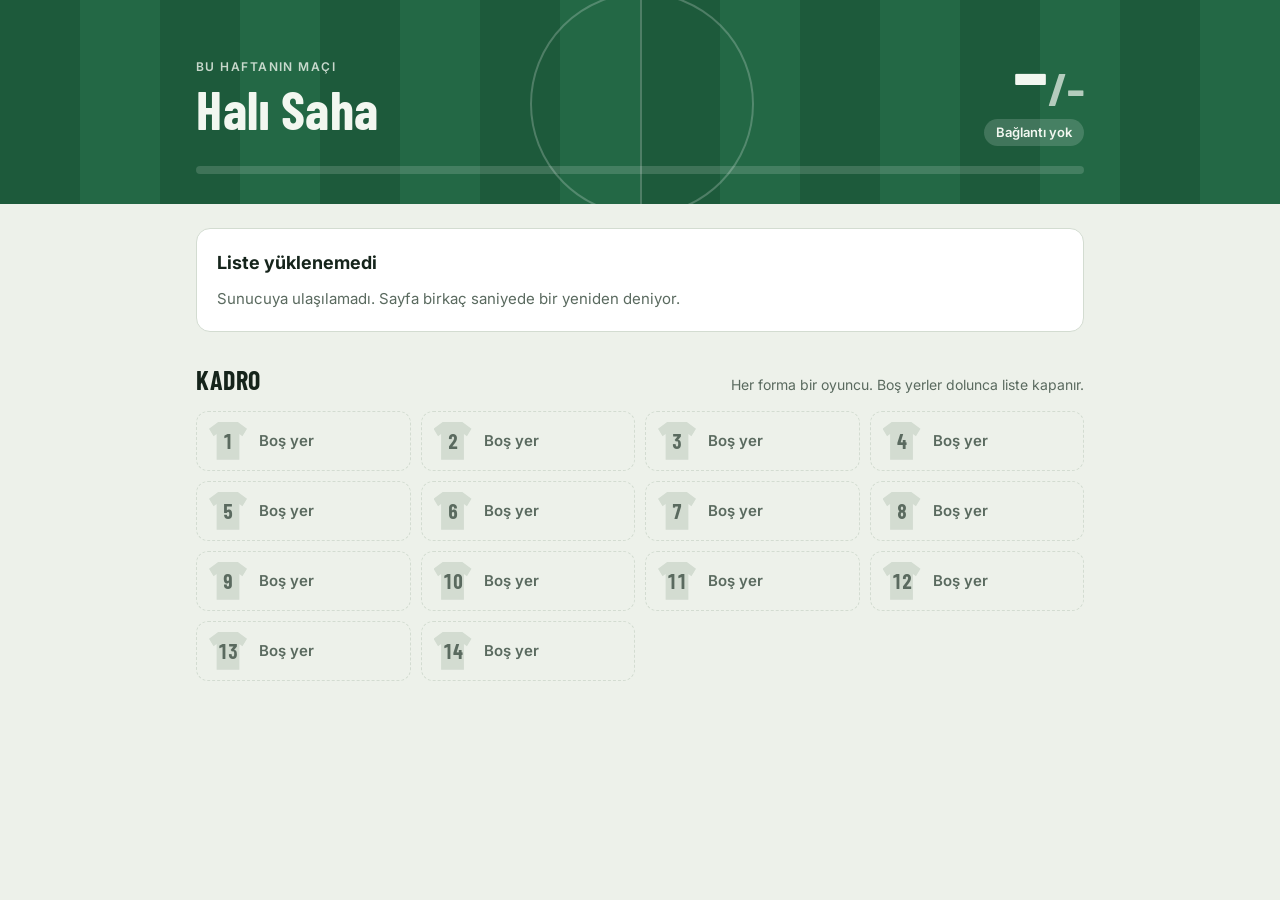
==== halisaha/index.html @ 58ab1ba8 "Halı saha kadrosu: şifreli yönetici girişi ve sunucuda kişi sınırı Bağımsız halisaha/ uygulaması (in" ====
<!doctype html>
<html lang="tr">
<head>
<meta charset="utf-8">
<meta name="viewport" content="width=device-width,initial-scale=1,viewport-fit=cover">
<meta name="robots" content="noindex">
<title>Halı Saha Kadrosu</title>
<link rel="preconnect" href="https://fonts.googleapis.com">
<link rel="preconnect" href="https://fonts.gstatic.com" crossorigin>
<link rel="stylesheet" href="https://fonts.googleapis.com/css2?family=Barlow+Condensed:wght@600;700&family=Inter:wght@400;500;600&display=swap">
<style>
/* Layout: çim yeşili skor bandı (maç bilgisi + sayı), forma numaralı kadro, en altta yalnız yöneticiye görünen panel. */
:root {
  --bg: #edf1ea; --surface: #ffffff; --ink: #15241b; --muted: #5a6a5f; --line: #d3dcd1;
  --pitch: #1d5a3b; --pitch-2: #236845; --pitch-ink: #f2f7f0; --chalk: rgba(255,255,255,.22);
  --accent: #d99a1c; --accent-ink: #2a1d00; --danger: #b93d2a; --ok: #1f7a4a; --focus: #2f7dd1;
  --font-display: "Barlow Condensed", "Arial Narrow", "Roboto Condensed", sans-serif;
  --font-body: "Inter", system-ui, -apple-system, "Segoe UI", Roboto, sans-serif;
  color-scheme: light;
}
@media (prefers-color-scheme: dark) {
  :root {
    --bg: #0e1611; --surface: #16221a; --ink: #e5ede6; --muted: #98aa9d; --line: #2a3a2f;
    --pitch: #153b27; --pitch-2: #19452e; --pitch-ink: #eaf3ec; --chalk: rgba(255,255,255,.14);
    --accent: #eeb63a; --accent-ink: #231800; --danger: #e2664f; --ok: #4cc283; --focus: #6aa8ee;
    color-scheme: dark;
  }
}
* { box-sizing: border-box; }
html { -webkit-text-size-adjust: 100%; }
body { margin: 0; background: var(--bg); color: var(--ink); font-family: var(--font-body); font-size: 15px; line-height: 1.5; }
[hidden] { display: none !important; }
.wrap { max-width: 920px; margin: 0 auto; padding-left: max(16px, env(safe-area-inset-left, 0px)); padding-right: max(16px, env(safe-area-inset-right, 0px)); }

.band { position: relative; overflow: hidden; color: var(--pitch-ink);
  background: repeating-linear-gradient(90deg, var(--pitch) 0 80px, var(--pitch-2) 80px 160px); }
.band::before { content: ""; position: absolute; top: 0; bottom: 0; left: 50%; width: 2px; background: var(--chalk); }
.band::after { content: ""; position: absolute; left: 50%; top: 50%; width: 220px; height: 220px; margin: -110px 0 0 -110px; border: 2px solid var(--chalk); border-radius: 50%; }
.band .wrap { position: relative; z-index: 1; padding-block: calc(28px + env(safe-area-inset-top, 0px)) 30px; display: flex; flex-wrap: wrap; gap: 20px 32px; align-items: flex-end; justify-content: space-between; }
.eyebrow { font-size: 12px; text-transform: uppercase; letter-spacing: .12em; opacity: .8; font-weight: 600; }
h1 { font-family: var(--font-display); font-weight: 700; font-size: clamp(34px, 7vw, 54px); line-height: 1; margin: 6px 0 10px; text-wrap: balance; letter-spacing: .01em; }
.meta { display: flex; flex-wrap: wrap; gap: 6px 18px; font-size: 14px; opacity: .92; }
.meta span:empty { display: none; }
.score { text-align: right; min-width: 0; }
.score .num { font-family: var(--font-display); font-weight: 700; font-size: clamp(60px, 14vw, 92px); line-height: .9; font-variant-numeric: tabular-nums; }
.score .num small { font-size: .5em; opacity: .7; }
.pill { display: inline-block; margin-top: 8px; padding: 4px 12px; border-radius: 999px; font-size: 13px; font-weight: 600; background: rgba(255,255,255,.16); }
.pill.warn { background: var(--accent); color: var(--accent-ink); }
.pill.full { background: var(--pitch-ink); color: var(--pitch); }
.bar { flex-basis: 100%; height: 8px; border-radius: 4px; background: rgba(255,255,255,.15); overflow: hidden; }
.bar i { display: block; height: 100%; width: 0; background: var(--pitch-ink); transition: width .4s ease; }
.bar.warn i { background: var(--accent); }

main.wrap { padding-block: 24px 24px; display: grid; gap: 28px; }
h2 { font-family: var(--font-display); font-weight: 700; font-size: 26px; letter-spacing: .02em; margin: 0; text-transform: uppercase; }
.section-head { display: flex; align-items: baseline; justify-content: space-between; gap: 12px; flex-wrap: wrap; margin-bottom: 12px; }
.section-head p { margin: 0; color: var(--muted); font-size: 14px; }

.card { background: var(--surface); border: 1px solid var(--line); border-radius: 14px; padding: 20px; display: grid; gap: 12px; }
.card h3 { margin: 0; font-size: 18px; }
.card p { margin: 0; color: var(--muted); }
.row { display: flex; flex-wrap: wrap; gap: 10px; }
.row > input { flex: 1 1 200px; min-width: 0; width: auto; }
input, button { font: inherit; }
input[type=text], input[type=password], input[type=number], input[type=datetime-local] {
  padding: 11px 13px; border-radius: 10px; border: 1px solid var(--line); background: var(--bg); color: var(--ink); min-width: 0; width: 100%; }
button { cursor: pointer; border-radius: 10px; border: 1px solid transparent; padding: 11px 18px; font-weight: 600; }
button:disabled { cursor: not-allowed; opacity: .5; }
.btn-primary { background: var(--pitch); color: var(--pitch-ink); }
.btn-primary:hover:not(:disabled) { background: var(--pitch-2); }
.btn-ghost { background: transparent; color: var(--ink); border-color: var(--line); }
.btn-ghost:hover:not(:disabled) { border-color: var(--muted); }
.btn-danger { background: transparent; color: var(--danger); border-color: var(--danger); }
.btn-danger.solid { background: var(--danger); color: #fff; }
.link { background: none; border: 0; padding: 4px 2px; color: var(--muted); font-weight: 500; text-decoration: underline; text-underline-offset: 3px; }
.link:hover { color: var(--ink); }
:focus-visible { outline: 3px solid var(--focus); outline-offset: 2px; }

.squad { list-style: none; margin: 0; padding: 0; display: grid; gap: 10px; grid-template-columns: repeat(auto-fill, minmax(190px, 1fr)); }
.slot { display: flex; align-items: center; gap: 12px; padding: 10px 12px; border-radius: 12px; background: var(--surface); border: 1px solid var(--line); min-height: 60px; min-width: 0; }
.slot.empty { background: transparent; border-style: dashed; color: var(--muted); }
.slot.me { border-color: var(--ok); box-shadow: inset 0 0 0 1px var(--ok); }
.shirt { flex: none; width: 38px; height: 38px; display: grid; place-items: center; font-family: var(--font-display); font-weight: 700; font-size: 20px; font-variant-numeric: tabular-nums;
  background: var(--pitch); color: var(--pitch-ink); clip-path: polygon(25% 0, 75% 0, 100% 18%, 88% 38%, 80% 32%, 80% 100%, 20% 100%, 20% 32%, 12% 38%, 0 18%); }
.slot.empty .shirt { background: var(--line); color: var(--muted); }
.slot .who { flex: 1; min-width: 0; }
.slot .name { font-weight: 600; overflow-wrap: anywhere; }
.slot .sub { font-size: 12px; color: var(--muted); }
.x { flex: none; width: 32px; height: 32px; padding: 0; border-radius: 8px; background: transparent; color: var(--muted); border: 1px solid var(--line); font-size: 18px; line-height: 1; }
.x:hover { color: var(--danger); border-color: var(--danger); }

.bench { margin-top: 14px; padding: 12px 14px; border-radius: 12px; border: 1px solid var(--accent); background: color-mix(in srgb, var(--accent) 10%, transparent); }
.bench strong { display: block; margin-bottom: 6px; }
.bench ol { margin: 0; padding-left: 20px; display: grid; gap: 4px; }
.bench li { display: flex; align-items: center; gap: 8px; }

.admin { gap: 18px; }
.grid2 { display: grid; gap: 14px; grid-template-columns: repeat(auto-fit, minmax(220px, 1fr)); }
label { display: grid; gap: 6px; font-size: 13px; font-weight: 600; color: var(--muted); min-width: 0; }
.stepper { display: flex; }
.stepper button { padding: 0 14px; border: 1px solid var(--line); background: var(--bg); color: var(--ink); font-size: 18px; }
.stepper button:first-child { border-radius: 10px 0 0 10px; }
.stepper button:last-child { border-radius: 0 10px 10px 0; }
.stepper input { border-radius: 0; text-align: center; font-family: var(--font-display); font-size: 22px; font-weight: 700; padding: 6px; border-left: 0; border-right: 0; }
.divider { height: 1px; background: var(--line); }
.hint { font-size: 13px; color: var(--muted); margin: 0; }
.confirm { display: flex; flex-wrap: wrap; gap: 10px; align-items: center; }
details summary { cursor: pointer; font-weight: 600; }
details[open] summary { margin-bottom: 10px; }

footer.wrap { padding-block: 8px calc(40px + env(safe-area-inset-bottom, 0px)); display: flex; justify-content: center; }

.toast { position: fixed; left: 50%; bottom: calc(18px + env(safe-area-inset-bottom, 0px)); transform: translateX(-50%); z-index: 20;
  max-width: calc(100% - 32px); padding: 12px 18px; border-radius: 12px; background: var(--ink); color: var(--bg); font-weight: 500; box-shadow: 0 8px 24px rgba(0,0,0,.25); }
.toast.err { background: var(--danger); color: #fff; }

@media (max-width: 560px) {
  .score { text-align: left; }
  .band::after { width: 160px; height: 160px; margin: -80px 0 0 -80px; }
}
@media (prefers-reduced-motion: reduce) { * { transition: none !important; } }
</style>
</head>
<body>

<header class="band">
  <div class="wrap">
    <div>
      <div class="eyebrow">Bu haftanın maçı</div>
      <h1 id="title">Halı Saha</h1>
      <div class="meta"><span id="when"></span><span id="place"></span></div>
    </div>
    <div class="score">
      <div class="num" id="count">–<small>/–</small></div>
      <span class="pill" id="status">Yükleniyor</span>
    </div>
    <div class="bar" id="bar"><i></i></div>
  </div>
</header>

<main class="wrap">
  <section class="card" id="joinBox" aria-live="polite">
    <h3>Kadro yükleniyor…</h3>
    <p>Kimlerin geldiği birazdan burada görünecek.</p>
  </section>

  <section>
    <div class="section-head">
      <h2>Kadro</h2>
      <p>Her forma bir oyuncu. Boş yerler dolunca liste kapanır.</p>
    </div>
    <ol class="squad" id="squad"></ol>
    <div class="bench" id="bench" hidden>
      <strong>Yedek (sınırın dışında kalanlar)</strong>
      <ol id="benchList"></ol>
    </div>
  </section>

  <!-- Yönetici girişi: yalnız "Yönetici girişi" bağlantısına basınca açılır -->
  <section class="card" id="loginBox" hidden>
    <h3 id="loginTitle">Yönetici girişi</h3>
    <p id="loginText">Kişi sayısını ve maç bilgilerini değiştirmek için şifreni gir.</p>
    <form id="loginForm" class="row" autocomplete="on">
      <input type="text" name="username" value="yonetici" autocomplete="username" hidden>
      <input type="password" id="loginPw" autocomplete="current-password" placeholder="Şifre" required minlength="1">
      <button class="btn-primary" type="submit" id="loginBtn">Giriş yap</button>
      <button class="btn-ghost" type="button" id="loginCancel">Vazgeç</button>
    </form>
  </section>

  <section class="card admin" id="admin" hidden>
    <div class="section-head" style="margin:0">
      <h2>Yönetici</h2>
      <button class="btn-ghost" id="logoutBtn" type="button">Çıkış yap</button>
    </div>
    <div class="grid2">
      <label for="capInput">Kaç kişi gelecek?
        <div class="stepper">
          <button type="button" id="capMinus" aria-label="Bir azalt">−</button>
          <input type="number" id="capInput" min="2" max="40" value="14">
          <button type="button" id="capPlus" aria-label="Bir artır">+</button>
        </div>
      </label>
      <label for="titleInput">Maç adı
        <input type="text" id="titleInput" maxlength="40" placeholder="Çarşamba maçı">
      </label>
      <label for="whenInput">Tarih ve saat
        <input type="datetime-local" id="whenInput">
      </label>
      <label for="placeInput">Saha
        <input type="text" id="placeInput" maxlength="60" placeholder="Saha adı, semt">
      </label>
    </div>
    <div class="row"><button class="btn-primary" id="saveSettings" type="button">Maç bilgilerini kaydet</button></div>
    <div class="divider"></div>
    <div>
      <label for="manualName">Listeye elle oyuncu ekle</label>
      <div class="row" style="margin-top:6px">
        <input type="text" id="manualName" maxlength="30" placeholder="Arkadaşının adı">
        <button class="btn-ghost" id="manualAdd" type="button">Ekle</button>
      </div>
      <p class="hint" style="margin-top:6px">Linke giremeyen arkadaşlar için. Kişi sınırı burada da geçerli.</p>
    </div>
    <div class="divider"></div>
    <div class="confirm" id="clearArea"></div>
    <div class="divider"></div>
    <details>
      <summary>Yönetici şifresini değiştir</summary>
      <form id="pwForm" class="grid2">
        <input type="text" name="username" value="yonetici" autocomplete="username" hidden>
        <label for="pwCurrent">Mevcut şifre <input type="password" id="pwCurrent" autocomplete="current-password" required></label>
        <label for="pwNew">Yeni şifre (en az 8 karakter) <input type="password" id="pwNew" autocomplete="new-password" minlength="8" required></label>
        <div class="row"><button class="btn-ghost" type="submit">Şifreyi değiştir</button></div>
      </form>
    </details>
  </section>
</main>

<footer class="wrap">
  <button class="link" id="openLogin" type="button">Yönetici girişi</button>
</footer>

<div class="toast" id="toast" hidden role="status"></div>

<script>
(function () {
  "use strict";
  const API = "api.php";
  const POLL_MS = 8000;
  const $ = (id) => document.getElementById(id);
  const S = { data: null, busy: false, failed: false, confirmClear: false, adminFilled: false, loginOpen: false, draftName: null };

  // Her tarayıcıya rastgele bir kimlik: "Gelemiyorum" ile sadece kendi kaydını silebilsin diye.
  let token = null;
  try { token = localStorage.getItem("halisaha_token"); } catch (e) {}
  if (!token || !/^[a-f0-9]{32,64}$/.test(token)) {
    const b = new Uint8Array(16); crypto.getRandomValues(b);
    token = Array.from(b, (x) => x.toString(16).padStart(2, "0")).join("");
    try { localStorage.setItem("halisaha_token", token); } catch (e) {}
  }

  let toastTimer;
  function toast(msg, err) {
    if (!msg) return;
    const t = $("toast");
    t.textContent = msg; t.className = "toast" + (err ? " err" : ""); t.hidden = false;
    clearTimeout(toastTimer); toastTimer = setTimeout(() => { t.hidden = true; }, 3800);
  }
  function el(tag, cls, text) {
    const e = document.createElement(tag);
    if (cls) e.className = cls;
    if (text != null) e.textContent = text;
    return e;
  }
  function fmtWhen(v) {
    if (!v) return "";
    const d = new Date(v);
    if (isNaN(d)) return "";
    try { return new Intl.DateTimeFormat("tr-TR", { weekday: "long", day: "numeric", month: "long", hour: "2-digit", minute: "2-digit" }).format(d); }
    catch (e) { return d.toLocaleString(); }
  }

  async function call(action, body) {
    const opts = { headers: { "X-Player-Token": token }, credentials: "same-origin", cache: "no-store" };
    if (body !== undefined) {
      opts.method = "POST";
      opts.headers["Content-Type"] = "application/json";
      opts.body = JSON.stringify(body);
    }
    let res, json;
    try {
      res = await fetch(API + "?action=" + encodeURIComponent(action), opts);
      json = await res.json();
    } catch (e) {
      throw new Error("Sunucuya ulaşılamadı. İnternet bağlantını kontrol et.");
    }
    if (!res.ok || !json.ok) throw new Error((json && json.error) || "İşlem yapılamadı.");
    return json;
  }

  async function refresh() {
    try {
      const d = await call("state");
      S.data = d; S.failed = false;
      if (d.needsSetup && !d.admin) S.loginOpen = S.loginOpen || location.hash === "#yonetici";
    } catch (e) {
      S.failed = true;
    }
    render();
  }

  async function act(action, body, after) {
    if (S.busy) return;
    S.busy = true; render();
    try {
      const d = await call(action, body || {});
      S.data = d;
      toast(d.msg);
      if (after) after(d);
    } catch (e) {
      toast(e.message, true);
      refresh();
    } finally { S.busy = false; render(); }
  }

  const cap = () => (S.data ? Number(S.data.settings.capacity) || 14 : 14);

  // ---------- çizim ----------
  function renderHeader() {
    const d = S.data, c = cap();
    const n = d ? d.players.length : 0, inSquad = Math.min(n, c);
    const s = d ? d.settings : {};
    $("title").textContent = s.title || "Halı Saha";
    document.title = (s.title || "Halı Saha") + " · Kadro";
    $("when").textContent = fmtWhen(s.when);
    $("place").textContent = s.place || "";
    const num = $("count"); num.textContent = "";
    num.append(d ? String(inSquad) : "–", el("small", null, "/" + (d ? c : "–")));
    const left = c - inSquad, st = $("status"), bar = $("bar");
    if (!d) { st.textContent = S.failed ? "Bağlantı yok" : "Yükleniyor"; st.className = "pill"; }
    else if (left <= 0) { st.textContent = "Kadro tamam"; st.className = "pill full"; }
    else if (left <= 2) { st.textContent = "Son " + left + " yer"; st.className = "pill warn"; }
    else { st.textContent = left + " yer boş"; st.className = "pill"; }
    bar.className = "bar" + (d && left > 0 && left <= 2 ? " warn" : "");
    bar.firstElementChild.style.width = (d ? (inSquad / c) * 100 : 0) + "%";
  }

  function renderJoin() {
    const box = $("joinBox"), d = S.data;
    box.textContent = "";
    if (!d) {
      box.append(el("h3", null, S.failed ? "Liste yüklenemedi" : "Kadro yükleniyor…"),
        el("p", null, S.failed ? "Sunucuya ulaşılamadı. Sayfa birkaç saniyede bir yeniden deniyor." : "Kimlerin geldiği birazdan burada görünecek."));
      return;
    }
    const c = cap(), idx = d.players.findIndex((p) => p.mine);
    if (idx >= 0) {
      const onBench = idx >= c;
      box.append(el("h3", null, onBench ? "Yedektesin" : "Kadrodasın, forman " + (idx + 1) + " numara"),
        el("p", null, onBench ? "Kişi sayısı düşürüldüğü için sınırın dışında kaldın. Biri çıkarsa kadroya girersin."
                              : "Gelemeyeceksen yerini boşalt, başka biri girsin."));
      const row = el("div", "row"), b = el("button", "btn-danger", "Gelemiyorum, beni çıkar");
      b.type = "button"; b.disabled = S.busy;
      b.addEventListener("click", () => act("leave"));
      row.append(b); box.append(row);
      return;
    }
    if (d.players.length >= c) {
      box.append(el("h3", null, "Kadro doldu (" + c + "/" + c + ")"),
        el("p", null, "Tüm yerler alındı. Biri çıkarsa yer açılır, sayfa kendiliğinden güncellenir."));
      return;
    }
    box.append(el("h3", null, "Geliyor musun?"), el("p", null, (c - d.players.length) + " yer kaldı. Adını yaz, kadroya gir."));
    const row = el("div", "row"), inp = el("input");
    inp.type = "text"; inp.id = "nameInput"; inp.maxLength = 30; inp.placeholder = "Adın"; inp.autocomplete = "nickname";
    inp.value = S.draftName || "";
    inp.addEventListener("input", () => { S.draftName = inp.value; });
    const b = el("button", "btn-primary", "Geliyorum");
    b.type = "button"; b.disabled = S.busy;
    const go = () => {
      const name = inp.value.trim();
      if (!name) { toast("Önce adını yaz.", true); inp.focus(); return; }
      act("join", { name }, () => { S.draftName = ""; });
    };
    b.addEventListener("click", go);
    inp.addEventListener("keydown", (e) => { if (e.key === "Enter") go(); });
    row.append(inp, b); box.append(row);
  }

  function removeBtn(p, small) {
    const x = el("button", "x", "×");
    x.type = "button"; x.title = "Listeden çıkar";
    x.setAttribute("aria-label", p.name + " listeden çıkar");
    if (small) { x.style.width = "26px"; x.style.height = "26px"; }
    x.disabled = S.busy;
    x.addEventListener("click", () => act("remove", { id: p.id }));
    return x;
  }

  function renderSquad() {
    const d = S.data, c = cap(), ul = $("squad"), admin = d && d.admin;
    ul.textContent = "";
    for (let i = 0; i < c; i++) {
      const p = d ? d.players[i] : null;
      const li = el("li", "slot" + (p ? "" : " empty") + (p && p.mine ? " me" : ""));
      li.append(el("span", "shirt", String(i + 1)));
      const who = el("div", "who");
      who.append(el("div", "name", p ? p.name : "Boş yer"));
      if (p) who.append(el("div", "sub", p.mine ? "Sen" : (p.manual ? "Yönetici ekledi" : "Kendi katıldı")));
      li.append(who);
      if (p && admin) li.append(removeBtn(p));
      ul.append(li);
    }
    const extra = d ? d.players.slice(c) : [];
    $("bench").hidden = extra.length === 0;
    const bl = $("benchList"); bl.textContent = "";
    extra.forEach((p) => {
      const li = el("li"); li.append(el("span", null, p.name + (p.mine ? " (sen)" : "")));
      if (admin) li.append(removeBtn(p, true));
      bl.append(li);
    });
  }

  function renderLogin() {
    const d = S.data, show = !!d && !d.admin && S.loginOpen;
    $("loginBox").hidden = !show;
    $("openLogin").hidden = !d || d.admin || S.loginOpen;
    if (!show) return;
    const setup = d.needsSetup;
    $("loginTitle").textContent = setup ? "Yönetici şifresi oluştur" : "Yönetici girişi";
    $("loginText").textContent = setup
      ? "Henüz yönetici yok. En az 8 karakterlik bir şifre belirle; bundan sonra paneli sadece bu şifreyle açabilirsin."
      : "Kişi sayısını ve maç bilgilerini değiştirmek için şifreni gir.";
    $("loginPw").autocomplete = setup ? "new-password" : "current-password";
    $("loginPw").minLength = setup ? 8 : 1;
    $("loginBtn").textContent = setup ? "Şifreyi oluştur" : "Giriş yap";
    $("loginBtn").disabled = S.busy;
  }

  function renderAdmin() {
    const d = S.data, a = $("admin");
    a.hidden = !d || !d.admin;
    if (a.hidden) { S.adminFilled = false; return; }
    if (!S.adminFilled) {
      $("capInput").value = cap();
      $("titleInput").value = d.settings.title || "";
      $("whenInput").value = d.settings.when || "";
      $("placeInput").value = d.settings.place || "";
      S.adminFilled = true;
    }
    ["saveSettings", "manualAdd", "capMinus", "capPlus", "logoutBtn"].forEach((id) => { $(id).disabled = S.busy; });
    const area = $("clearArea"); area.textContent = "";
    if (S.confirmClear) {
      area.append(el("span", null, d.players.length + " oyuncunun tamamı silinecek."));
      const yes = el("button", "btn-danger solid", "Evet, temizle"), no = el("button", "btn-ghost", "Vazgeç");
      yes.type = no.type = "button";
      yes.addEventListener("click", () => { S.confirmClear = false; act("clear"); });
      no.addEventListener("click", () => { S.confirmClear = false; render(); });
      area.append(yes, no);
    } else {
      const b = el("button", "btn-danger", "Listeyi temizle (yeni hafta)");
      b.type = "button"; b.disabled = S.busy || d.players.length === 0;
      b.addEventListener("click", () => { S.confirmClear = true; render(); });
      area.append(b);
    }
  }

  function render() {
    const focused = document.activeElement && document.activeElement.id;
    renderHeader(); renderJoin(); renderSquad(); renderLogin(); renderAdmin();
    if (focused === "nameInput" && $("nameInput")) $("nameInput").focus();
  }

  // ---------- olaylar ----------
  $("openLogin").addEventListener("click", () => { S.loginOpen = true; render(); $("loginPw").focus(); });
  $("loginCancel").addEventListener("click", () => { S.loginOpen = false; $("loginPw").value = ""; render(); });
  $("loginForm").addEventListener("submit", (e) => {
    e.preventDefault();
    const pw = $("loginPw").value;
    act(S.data && S.data.needsSetup ? "setup" : "login", { password: pw }, () => { $("loginPw").value = ""; S.loginOpen = false; });
  });
  $("logoutBtn").addEventListener("click", () => act("logout"));
  $("saveSettings").addEventListener("click", () => {
    const c = Math.floor(Number($("capInput").value));
    if (!(c >= 2 && c <= 40)) { toast("Kişi sayısı 2 ile 40 arasında olmalı.", true); return; }
    act("settings", { capacity: c, title: $("titleInput").value, when: $("whenInput").value, place: $("placeInput").value },
      () => { S.adminFilled = false; });
  });
  $("manualAdd").addEventListener("click", () => {
    const name = $("manualName").value.trim();
    if (!name) { toast("Eklenecek kişinin adını yaz.", true); return; }
    act("add", { name }, () => { $("manualName").value = ""; });
  });
  $("manualName").addEventListener("keydown", (e) => { if (e.key === "Enter") $("manualAdd").click(); });
  $("capMinus").addEventListener("click", () => { const i = $("capInput"); i.value = Math.max(2, (Number(i.value) || 14) - 1); });
  $("capPlus").addEventListener("click", () => { const i = $("capInput"); i.value = Math.min(40, (Number(i.value) || 14) + 1); });
  $("pwForm").addEventListener("submit", (e) => {
    e.preventDefault();
    act("password", { current: $("pwCurrent").value, password: $("pwNew").value },
      () => { $("pwCurrent").value = ""; $("pwNew").value = ""; });
  });

  if (location.hash === "#yonetici") S.loginOpen = true;
  render();
  refresh();
  setInterval(() => { if (!document.hidden && !S.busy) refresh(); }, POLL_MS);
  document.addEventListener("visibilitychange", () => { if (!document.hidden) refresh(); });
})();
</script>
</body>
</html>
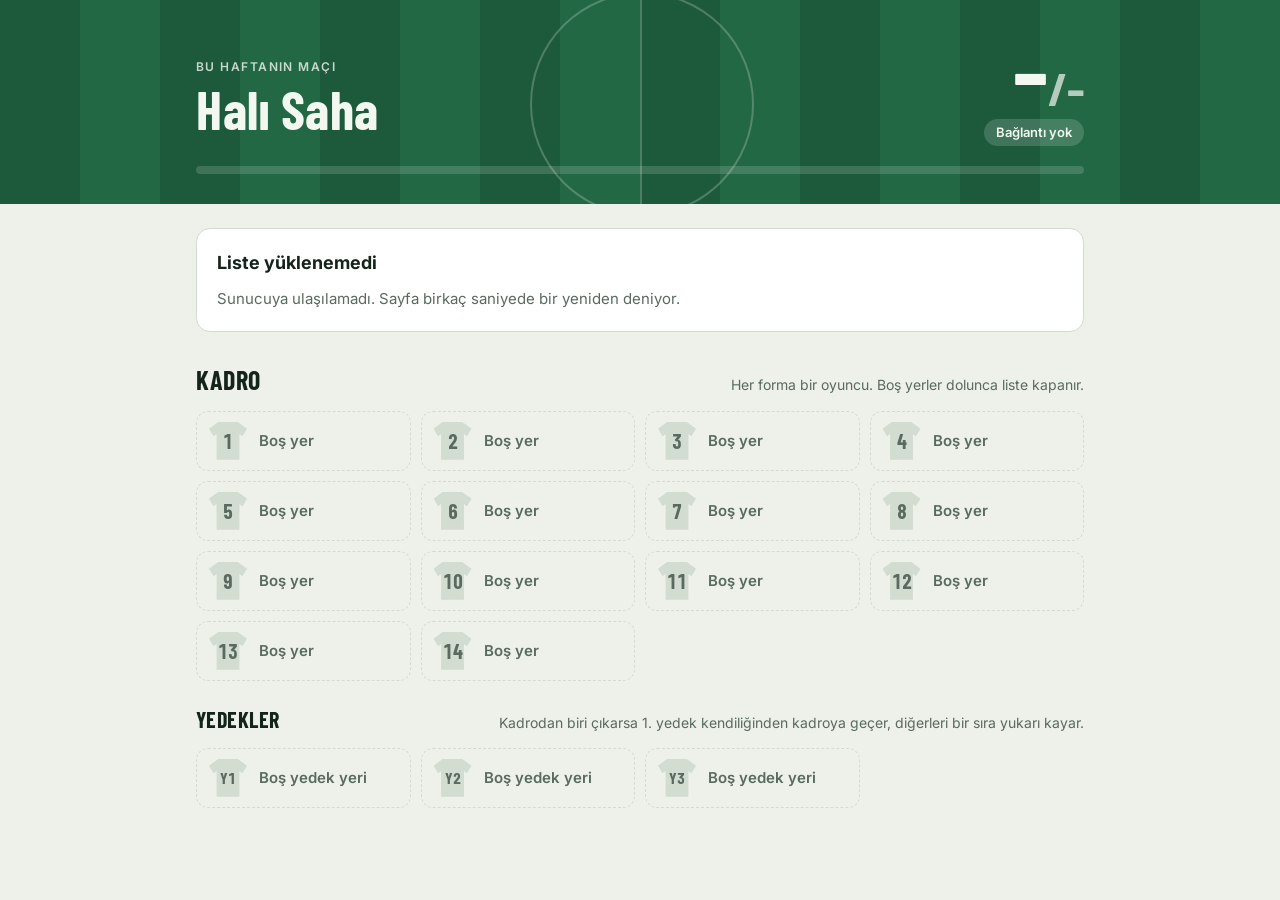
==== commit 1606e9cf: "Halı saha: yedek listesi ve yedekten kadroya otomatik geçiş Kadro dolunca katılanlar yedeğe yazılır " ====
--- a/halisaha/index.html
+++ b/halisaha/index.html
@@ -89,10 +89,11 @@
 .x { flex: none; width: 32px; height: 32px; padding: 0; border-radius: 8px; background: transparent; color: var(--muted); border: 1px solid var(--line); font-size: 18px; line-height: 1; }
 .x:hover { color: var(--danger); border-color: var(--danger); }
 
-.bench { margin-top: 14px; padding: 12px 14px; border-radius: 12px; border: 1px solid var(--accent); background: color-mix(in srgb, var(--accent) 10%, transparent); }
-.bench strong { display: block; margin-bottom: 6px; }
-.bench ol { margin: 0; padding-left: 20px; display: grid; gap: 4px; }
-.bench li { display: flex; align-items: center; gap: 8px; }
+.bench-head { margin-top: 22px; }
+.bench-head h2 { font-size: 22px; }
+.slot.res .shirt { background: var(--accent); color: var(--accent-ink); font-size: 16px; }
+.slot.res.empty .shirt { background: var(--line); color: var(--muted); }
+.slot.res:not(.empty) { border-color: color-mix(in srgb, var(--accent) 55%, var(--line)); }
 
 .admin { gap: 18px; }
 .grid2 { display: grid; gap: 14px; grid-template-columns: repeat(auto-fit, minmax(220px, 1fr)); }
@@ -150,9 +151,12 @@
       <p>Her forma bir oyuncu. Boş yerler dolunca liste kapanır.</p>
     </div>
     <ol class="squad" id="squad"></ol>
-    <div class="bench" id="bench" hidden>
-      <strong>Yedek (sınırın dışında kalanlar)</strong>
-      <ol id="benchList"></ol>
+    <div id="bench" hidden>
+      <div class="section-head bench-head">
+        <h2>Yedekler</h2>
+        <p>Kadrodan biri çıkarsa 1. yedek kendiliğinden kadroya geçer, diğerleri bir sıra yukarı kayar.</p>
+      </div>
+      <ol class="squad" id="benchList"></ol>
     </div>
   </section>
 
@@ -181,6 +185,13 @@
           <button type="button" id="capPlus" aria-label="Bir artır">+</button>
         </div>
       </label>
+      <label for="resInput">Kaç yedek olsun?
+        <div class="stepper">
+          <button type="button" id="resMinus" aria-label="Bir azalt">−</button>
+          <input type="number" id="resInput" min="0" max="20" value="3">
+          <button type="button" id="resPlus" aria-label="Bir artır">+</button>
+        </div>
+      </label>
       <label for="titleInput">Maç adı
         <input type="text" id="titleInput" maxlength="40" placeholder="Çarşamba maçı">
       </label>
@@ -199,7 +210,7 @@
         <input type="text" id="manualName" maxlength="30" placeholder="Arkadaşının adı">
         <button class="btn-ghost" id="manualAdd" type="button">Ekle</button>
       </div>
-      <p class="hint" style="margin-top:6px">Linke giremeyen arkadaşlar için. Kişi sınırı burada da geçerli.</p>
+      <p class="hint" style="margin-top:6px">Linke giremeyen arkadaşlar için. Kadro doluysa yedeğe yazılır; kadro ve yedek sınırı burada da geçerli.</p>
     </div>
     <div class="divider"></div>
     <div class="confirm" id="clearArea"></div>
@@ -228,7 +239,7 @@
   const API = "api.php";
   const POLL_MS = 8000;
   const $ = (id) => document.getElementById(id);
-  const S = { data: null, busy: false, failed: false, confirmClear: false, adminFilled: false, loginOpen: false, draftName: null };
+  const S = { data: null, busy: false, failed: false, confirmClear: false, adminFilled: false, loginOpen: false, draftName: null, myIdx: null };
 
   // Her tarayıcıya rastgele bir kimlik: "Gelemiyorum" ile sadece kendi kaydını silebilsin diye.
   let token = null;
@@ -282,6 +293,7 @@
     try {
       const d = await call("state");
       S.data = d; S.failed = false;
+      checkPromotion();
       if (d.needsSetup && !d.admin) S.loginOpen = S.loginOpen || location.hash === "#yonetici";
     } catch (e) {
       S.failed = true;
@@ -295,6 +307,7 @@
     try {
       const d = await call(action, body || {});
       S.data = d;
+      S.myIdx = d.players.findIndex((p) => p.mine); if (S.myIdx < 0) S.myIdx = null;
       toast(d.msg);
       if (after) after(d);
     } catch (e) {
@@ -304,6 +317,21 @@
   }
 
   const cap = () => (S.data ? Number(S.data.settings.capacity) || 14 : 14);
+  const reserve = () => {
+    const r = S.data ? Number(S.data.settings.reserve) : 3;
+    return Number.isFinite(r) && r >= 0 ? r : 3;
+  };
+
+  // Yedekten kadroya geçen kişiye haber ver.
+  function checkPromotion() {
+    if (!S.data) return;
+    const idx = S.data.players.findIndex((p) => p.mine);
+    const c = cap();
+    if (S.myIdx != null && S.myIdx >= c && idx >= 0 && idx < c) {
+      toast("Yedekten kadroya geçtin! Forman " + (idx + 1) + " numara.");
+    }
+    S.myIdx = idx >= 0 ? idx : null;
+  }
 
   // ---------- çizim ----------
   function renderHeader() {
@@ -318,7 +346,11 @@
     num.append(d ? String(inSquad) : "–", el("small", null, "/" + (d ? c : "–")));
     const left = c - inSquad, st = $("status"), bar = $("bar");
     if (!d) { st.textContent = S.failed ? "Bağlantı yok" : "Yükleniyor"; st.className = "pill"; }
-    else if (left <= 0) { st.textContent = "Kadro tamam"; st.className = "pill full"; }
+    else if (left <= 0) {
+      const rl = Math.max(0, c + reserve() - n);
+      st.textContent = rl > 0 ? "Kadro tamam · " + rl + " yedek yeri" : (reserve() > 0 ? "Kadro ve yedek dolu" : "Kadro tamam");
+      st.className = "pill full";
+    }
     else if (left <= 2) { st.textContent = "Son " + left + " yer"; st.className = "pill warn"; }
     else { st.textContent = left + " yer boş"; st.className = "pill"; }
     bar.className = "bar" + (d && left > 0 && left <= 2 ? " warn" : "");
@@ -333,29 +365,35 @@
         el("p", null, S.failed ? "Sunucuya ulaşılamadı. Sayfa birkaç saniyede bir yeniden deniyor." : "Kimlerin geldiği birazdan burada görünecek."));
       return;
     }
-    const c = cap(), idx = d.players.findIndex((p) => p.mine);
+    const c = cap(), r = reserve(), n = d.players.length, idx = d.players.findIndex((p) => p.mine);
     if (idx >= 0) {
       const onBench = idx >= c;
-      box.append(el("h3", null, onBench ? "Yedektesin" : "Kadrodasın, forman " + (idx + 1) + " numara"),
-        el("p", null, onBench ? "Kişi sayısı düşürüldüğü için sınırın dışında kaldın. Biri çıkarsa kadroya girersin."
-                              : "Gelemeyeceksen yerini boşalt, başka biri girsin."));
-      const row = el("div", "row"), b = el("button", "btn-danger", "Gelemiyorum, beni çıkar");
+      box.append(el("h3", null, onBench ? "Yedektesin, sıran " + (idx - c + 1) : "Kadrodasın, forman " + (idx + 1) + " numara"),
+        el("p", null, onBench ? "Kadrodan biri çıkarsa sırayla yukarı geçersin. Kadroya girince bu sayfada haber verilir."
+                              : "Gelemeyeceksen yerini boşalt. Yerine 1. yedek kendiliğinden geçer."));
+      const row = el("div", "row"), b = el("button", "btn-danger", onBench ? "Yedekten çık" : "Gelemiyorum, beni çıkar");
       b.type = "button"; b.disabled = S.busy;
       b.addEventListener("click", () => act("leave"));
       row.append(b); box.append(row);
       return;
     }
-    if (d.players.length >= c) {
-      box.append(el("h3", null, "Kadro doldu (" + c + "/" + c + ")"),
+    if (n >= c + r) {
+      box.append(el("h3", null, r > 0 ? "Kadro ve yedek doldu" : "Kadro doldu (" + c + "/" + c + ")"),
         el("p", null, "Tüm yerler alındı. Biri çıkarsa yer açılır, sayfa kendiliğinden güncellenir."));
       return;
     }
-    box.append(el("h3", null, "Geliyor musun?"), el("p", null, (c - d.players.length) + " yer kaldı. Adını yaz, kadroya gir."));
+    const toBench = n >= c;
+    if (toBench) {
+      box.append(el("h3", null, "Kadro doldu, yedeğe yazıl"),
+        el("p", null, (c + r - n) + " yedek yeri kaldı. Kadrodan biri çıkarsa sırayla kadroya geçersin."));
+    } else {
+      box.append(el("h3", null, "Geliyor musun?"), el("p", null, (c - n) + " yer kaldı. Adını yaz, kadroya gir."));
+    }
     const row = el("div", "row"), inp = el("input");
     inp.type = "text"; inp.id = "nameInput"; inp.maxLength = 30; inp.placeholder = "Adın"; inp.autocomplete = "nickname";
     inp.value = S.draftName || "";
     inp.addEventListener("input", () => { S.draftName = inp.value; });
-    const b = el("button", "btn-primary", "Geliyorum");
+    const b = el("button", "btn-primary", toBench ? "Yedeğe yaz" : "Geliyorum");
     b.type = "button"; b.disabled = S.busy;
     const go = () => {
       const name = inp.value.trim();
@@ -392,13 +430,21 @@
       ul.append(li);
     }
     const extra = d ? d.players.slice(c) : [];
-    $("bench").hidden = extra.length === 0;
+    const slots = Math.max(reserve(), extra.length);
+    $("bench").hidden = slots === 0;
     const bl = $("benchList"); bl.textContent = "";
-    extra.forEach((p) => {
-      const li = el("li"); li.append(el("span", null, p.name + (p.mine ? " (sen)" : "")));
-      if (admin) li.append(removeBtn(p, true));
+    for (let i = 0; i < slots; i++) {
+      const p = extra[i];
+      const li = el("li", "slot res" + (p ? "" : " empty") + (p && p.mine ? " me" : ""));
+      const shirt = el("span", "shirt", "Y" + (i + 1)); shirt.title = (i + 1) + ". yedek";
+      li.append(shirt);
+      const who = el("div", "who");
+      who.append(el("div", "name", p ? p.name : "Boş yedek yeri"));
+      if (p) who.append(el("div", "sub", (p.mine ? "Sen · " : "") + (i === 0 ? "İlk yer açılınca kadroya girer" : (i + 1) + ". sırada")));
+      li.append(who);
+      if (p && admin) li.append(removeBtn(p));
       bl.append(li);
-    });
+    }
   }
 
   function renderLogin() {
@@ -423,12 +469,13 @@
     if (a.hidden) { S.adminFilled = false; return; }
     if (!S.adminFilled) {
       $("capInput").value = cap();
+      $("resInput").value = reserve();
       $("titleInput").value = d.settings.title || "";
       $("whenInput").value = d.settings.when || "";
       $("placeInput").value = d.settings.place || "";
       S.adminFilled = true;
     }
-    ["saveSettings", "manualAdd", "capMinus", "capPlus", "logoutBtn"].forEach((id) => { $(id).disabled = S.busy; });
+    ["saveSettings", "manualAdd", "capMinus", "capPlus", "resMinus", "resPlus", "logoutBtn"].forEach((id) => { $(id).disabled = S.busy; });
     const area = $("clearArea"); area.textContent = "";
     if (S.confirmClear) {
       area.append(el("span", null, d.players.length + " oyuncunun tamamı silinecek."));
@@ -463,7 +510,9 @@
   $("saveSettings").addEventListener("click", () => {
     const c = Math.floor(Number($("capInput").value));
     if (!(c >= 2 && c <= 40)) { toast("Kişi sayısı 2 ile 40 arasında olmalı.", true); return; }
-    act("settings", { capacity: c, title: $("titleInput").value, when: $("whenInput").value, place: $("placeInput").value },
+    const r = Math.floor(Number($("resInput").value));
+    if (!(r >= 0 && r <= 20)) { toast("Yedek sayısı 0 ile 20 arasında olmalı.", true); return; }
+    act("settings", { capacity: c, reserve: r, title: $("titleInput").value, when: $("whenInput").value, place: $("placeInput").value },
       () => { S.adminFilled = false; });
   });
   $("manualAdd").addEventListener("click", () => {
@@ -473,6 +522,8 @@
   });
   $("manualName").addEventListener("keydown", (e) => { if (e.key === "Enter") $("manualAdd").click(); });
   $("capMinus").addEventListener("click", () => { const i = $("capInput"); i.value = Math.max(2, (Number(i.value) || 14) - 1); });
+  $("resMinus").addEventListener("click", () => { const i = $("resInput"); i.value = Math.max(0, (Number(i.value) || 0) - 1); });
+  $("resPlus").addEventListener("click", () => { const i = $("resInput"); i.value = Math.min(20, (Number(i.value) || 0) + 1); });
   $("capPlus").addEventListener("click", () => { const i = $("capInput"); i.value = Math.min(40, (Number(i.value) || 14) + 1); });
   $("pwForm").addEventListener("submit", (e) => {
     e.preventDefault();
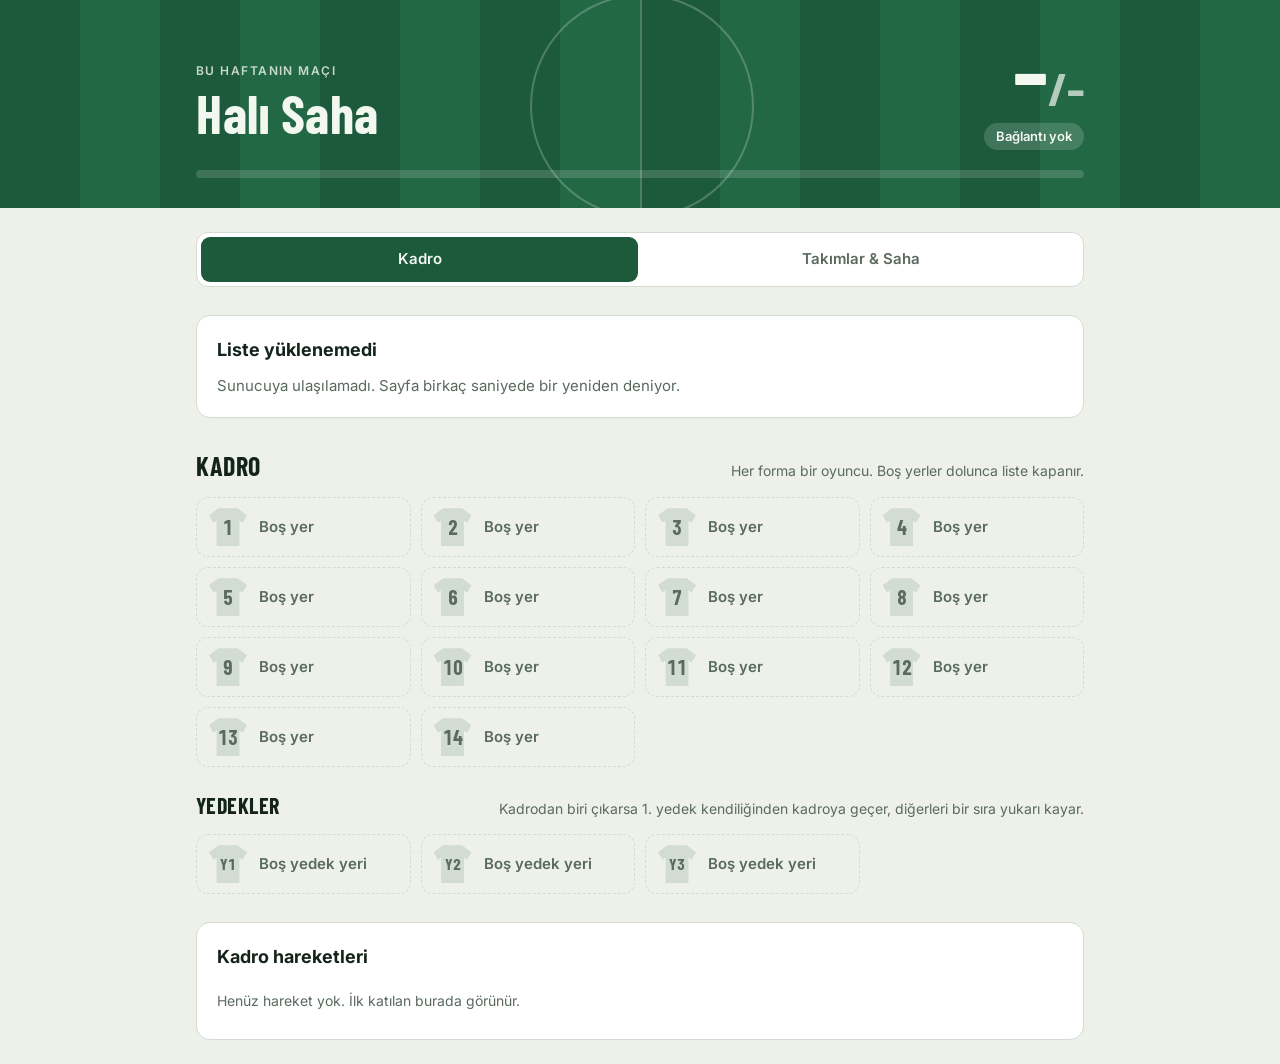
==== commit 07f27bdc: "Halı saha: uygulamayı geri getir ve ProSaha özelliklerini ekle Silinen halisaha/ klasörü geri alındı" ====
--- a/halisaha/index.html
+++ b/halisaha/index.html
@@ -8,119 +8,7 @@
 <link rel="preconnect" href="https://fonts.googleapis.com">
 <link rel="preconnect" href="https://fonts.gstatic.com" crossorigin>
 <link rel="stylesheet" href="https://fonts.googleapis.com/css2?family=Barlow+Condensed:wght@600;700&family=Inter:wght@400;500;600&display=swap">
-<style>
-/* Layout: çim yeşili skor bandı (maç bilgisi + sayı), forma numaralı kadro, en altta yalnız yöneticiye görünen panel. */
-:root {
-  --bg: #edf1ea; --surface: #ffffff; --ink: #15241b; --muted: #5a6a5f; --line: #d3dcd1;
-  --pitch: #1d5a3b; --pitch-2: #236845; --pitch-ink: #f2f7f0; --chalk: rgba(255,255,255,.22);
-  --accent: #d99a1c; --accent-ink: #2a1d00; --danger: #b93d2a; --ok: #1f7a4a; --focus: #2f7dd1;
-  --font-display: "Barlow Condensed", "Arial Narrow", "Roboto Condensed", sans-serif;
-  --font-body: "Inter", system-ui, -apple-system, "Segoe UI", Roboto, sans-serif;
-  color-scheme: light;
-}
-@media (prefers-color-scheme: dark) {
-  :root {
-    --bg: #0e1611; --surface: #16221a; --ink: #e5ede6; --muted: #98aa9d; --line: #2a3a2f;
-    --pitch: #153b27; --pitch-2: #19452e; --pitch-ink: #eaf3ec; --chalk: rgba(255,255,255,.14);
-    --accent: #eeb63a; --accent-ink: #231800; --danger: #e2664f; --ok: #4cc283; --focus: #6aa8ee;
-    color-scheme: dark;
-  }
-}
-* { box-sizing: border-box; }
-html { -webkit-text-size-adjust: 100%; }
-body { margin: 0; background: var(--bg); color: var(--ink); font-family: var(--font-body); font-size: 15px; line-height: 1.5; }
-[hidden] { display: none !important; }
-.wrap { max-width: 920px; margin: 0 auto; padding-left: max(16px, env(safe-area-inset-left, 0px)); padding-right: max(16px, env(safe-area-inset-right, 0px)); }
-
-.band { position: relative; overflow: hidden; color: var(--pitch-ink);
-  background: repeating-linear-gradient(90deg, var(--pitch) 0 80px, var(--pitch-2) 80px 160px); }
-.band::before { content: ""; position: absolute; top: 0; bottom: 0; left: 50%; width: 2px; background: var(--chalk); }
-.band::after { content: ""; position: absolute; left: 50%; top: 50%; width: 220px; height: 220px; margin: -110px 0 0 -110px; border: 2px solid var(--chalk); border-radius: 50%; }
-.band .wrap { position: relative; z-index: 1; padding-block: calc(28px + env(safe-area-inset-top, 0px)) 30px; display: flex; flex-wrap: wrap; gap: 20px 32px; align-items: flex-end; justify-content: space-between; }
-.eyebrow { font-size: 12px; text-transform: uppercase; letter-spacing: .12em; opacity: .8; font-weight: 600; }
-h1 { font-family: var(--font-display); font-weight: 700; font-size: clamp(34px, 7vw, 54px); line-height: 1; margin: 6px 0 10px; text-wrap: balance; letter-spacing: .01em; }
-.meta { display: flex; flex-wrap: wrap; gap: 6px 18px; font-size: 14px; opacity: .92; }
-.meta span:empty { display: none; }
-.score { text-align: right; min-width: 0; }
-.score .num { font-family: var(--font-display); font-weight: 700; font-size: clamp(60px, 14vw, 92px); line-height: .9; font-variant-numeric: tabular-nums; }
-.score .num small { font-size: .5em; opacity: .7; }
-.pill { display: inline-block; margin-top: 8px; padding: 4px 12px; border-radius: 999px; font-size: 13px; font-weight: 600; background: rgba(255,255,255,.16); }
-.pill.warn { background: var(--accent); color: var(--accent-ink); }
-.pill.full { background: var(--pitch-ink); color: var(--pitch); }
-.bar { flex-basis: 100%; height: 8px; border-radius: 4px; background: rgba(255,255,255,.15); overflow: hidden; }
-.bar i { display: block; height: 100%; width: 0; background: var(--pitch-ink); transition: width .4s ease; }
-.bar.warn i { background: var(--accent); }
-
-main.wrap { padding-block: 24px 24px; display: grid; gap: 28px; }
-h2 { font-family: var(--font-display); font-weight: 700; font-size: 26px; letter-spacing: .02em; margin: 0; text-transform: uppercase; }
-.section-head { display: flex; align-items: baseline; justify-content: space-between; gap: 12px; flex-wrap: wrap; margin-bottom: 12px; }
-.section-head p { margin: 0; color: var(--muted); font-size: 14px; }
-
-.card { background: var(--surface); border: 1px solid var(--line); border-radius: 14px; padding: 20px; display: grid; gap: 12px; }
-.card h3 { margin: 0; font-size: 18px; }
-.card p { margin: 0; color: var(--muted); }
-.row { display: flex; flex-wrap: wrap; gap: 10px; }
-.row > input { flex: 1 1 200px; min-width: 0; width: auto; }
-input, button { font: inherit; }
-input[type=text], input[type=password], input[type=number], input[type=datetime-local] {
-  padding: 11px 13px; border-radius: 10px; border: 1px solid var(--line); background: var(--bg); color: var(--ink); min-width: 0; width: 100%; }
-button { cursor: pointer; border-radius: 10px; border: 1px solid transparent; padding: 11px 18px; font-weight: 600; }
-button:disabled { cursor: not-allowed; opacity: .5; }
-.btn-primary { background: var(--pitch); color: var(--pitch-ink); }
-.btn-primary:hover:not(:disabled) { background: var(--pitch-2); }
-.btn-ghost { background: transparent; color: var(--ink); border-color: var(--line); }
-.btn-ghost:hover:not(:disabled) { border-color: var(--muted); }
-.btn-danger { background: transparent; color: var(--danger); border-color: var(--danger); }
-.btn-danger.solid { background: var(--danger); color: #fff; }
-.link { background: none; border: 0; padding: 4px 2px; color: var(--muted); font-weight: 500; text-decoration: underline; text-underline-offset: 3px; }
-.link:hover { color: var(--ink); }
-:focus-visible { outline: 3px solid var(--focus); outline-offset: 2px; }
-
-.squad { list-style: none; margin: 0; padding: 0; display: grid; gap: 10px; grid-template-columns: repeat(auto-fill, minmax(190px, 1fr)); }
-.slot { display: flex; align-items: center; gap: 12px; padding: 10px 12px; border-radius: 12px; background: var(--surface); border: 1px solid var(--line); min-height: 60px; min-width: 0; }
-.slot.empty { background: transparent; border-style: dashed; color: var(--muted); }
-.slot.me { border-color: var(--ok); box-shadow: inset 0 0 0 1px var(--ok); }
-.shirt { flex: none; width: 38px; height: 38px; display: grid; place-items: center; font-family: var(--font-display); font-weight: 700; font-size: 20px; font-variant-numeric: tabular-nums;
-  background: var(--pitch); color: var(--pitch-ink); clip-path: polygon(25% 0, 75% 0, 100% 18%, 88% 38%, 80% 32%, 80% 100%, 20% 100%, 20% 32%, 12% 38%, 0 18%); }
-.slot.empty .shirt { background: var(--line); color: var(--muted); }
-.slot .who { flex: 1; min-width: 0; }
-.slot .name { font-weight: 600; overflow-wrap: anywhere; }
-.slot .sub { font-size: 12px; color: var(--muted); }
-.x { flex: none; width: 32px; height: 32px; padding: 0; border-radius: 8px; background: transparent; color: var(--muted); border: 1px solid var(--line); font-size: 18px; line-height: 1; }
-.x:hover { color: var(--danger); border-color: var(--danger); }
-
-.bench-head { margin-top: 22px; }
-.bench-head h2 { font-size: 22px; }
-.slot.res .shirt { background: var(--accent); color: var(--accent-ink); font-size: 16px; }
-.slot.res.empty .shirt { background: var(--line); color: var(--muted); }
-.slot.res:not(.empty) { border-color: color-mix(in srgb, var(--accent) 55%, var(--line)); }
-
-.admin { gap: 18px; }
-.grid2 { display: grid; gap: 14px; grid-template-columns: repeat(auto-fit, minmax(220px, 1fr)); }
-label { display: grid; gap: 6px; font-size: 13px; font-weight: 600; color: var(--muted); min-width: 0; }
-.stepper { display: flex; }
-.stepper button { padding: 0 14px; border: 1px solid var(--line); background: var(--bg); color: var(--ink); font-size: 18px; }
-.stepper button:first-child { border-radius: 10px 0 0 10px; }
-.stepper button:last-child { border-radius: 0 10px 10px 0; }
-.stepper input { border-radius: 0; text-align: center; font-family: var(--font-display); font-size: 22px; font-weight: 700; padding: 6px; border-left: 0; border-right: 0; }
-.divider { height: 1px; background: var(--line); }
-.hint { font-size: 13px; color: var(--muted); margin: 0; }
-.confirm { display: flex; flex-wrap: wrap; gap: 10px; align-items: center; }
-details summary { cursor: pointer; font-weight: 600; }
-details[open] summary { margin-bottom: 10px; }
-
-footer.wrap { padding-block: 8px calc(40px + env(safe-area-inset-bottom, 0px)); display: flex; justify-content: center; }
-
-.toast { position: fixed; left: 50%; bottom: calc(18px + env(safe-area-inset-bottom, 0px)); transform: translateX(-50%); z-index: 20;
-  max-width: calc(100% - 32px); padding: 12px 18px; border-radius: 12px; background: var(--ink); color: var(--bg); font-weight: 500; box-shadow: 0 8px 24px rgba(0,0,0,.25); }
-.toast.err { background: var(--danger); color: #fff; }
-
-@media (max-width: 560px) {
-  .score { text-align: left; }
-  .band::after { width: 160px; height: 160px; margin: -80px 0 0 -80px; }
-}
-@media (prefers-reduced-motion: reduce) { * { transition: none !important; } }
-</style>
+<link rel="stylesheet" href="stil.css?v=6">
 </head>
 <body>
 
@@ -129,175 +17,121 @@
     <div>
       <div class="eyebrow">Bu haftanın maçı</div>
       <h1 id="title">Halı Saha</h1>
-      <div class="meta"><span id="when"></span><span id="place"></span></div>
+      <div class="meta"><span id="when"></span><span id="place"></span><span id="fee"></span></div>
     </div>
     <div class="score">
       <div class="num" id="count">–<small>/–</small></div>
+      <span class="split" id="split"></span>
       <span class="pill" id="status">Yükleniyor</span>
     </div>
     <div class="bar" id="bar"><i></i></div>
+    <div class="cd" id="cd" hidden>
+      <span class="cd-label">Maça kalan</span>
+      <strong id="cdMain"></strong>
+      <span id="cdSub"></span>
+    </div>
   </div>
 </header>
 
 <main class="wrap">
-  <section class="card" id="joinBox" aria-live="polite">
-    <h3>Kadro yükleniyor…</h3>
-    <p>Kimlerin geldiği birazdan burada görünecek.</p>
-  </section>
-
-  <section>
-    <div class="section-head">
-      <h2>Kadro</h2>
-      <p>Her forma bir oyuncu. Boş yerler dolunca liste kapanır.</p>
+  <nav class="tabs" role="tablist" aria-label="Bölümler">
+    <button type="button" role="tab" id="tab-kadro" aria-controls="panel-kadro" aria-selected="true">Kadro</button>
+    <button type="button" role="tab" id="tab-takimlar" aria-controls="panel-takimlar" aria-selected="false">Takımlar &amp; Saha<span class="dot" id="teamsDot" hidden></span></button>
+  </nav>
+
+  <!-- KADRO -->
+  <div class="tabpanel" id="panel-kadro" role="tabpanel" aria-labelledby="tab-kadro">
+    <section class="card" id="joinBox" aria-live="polite">
+      <h3>Kadro yükleniyor…</h3>
+      <p>Kimlerin geldiği birazdan burada görünecek.</p>
+    </section>
+
+    <section id="keepersSec" hidden>
+      <div class="section-head">
+        <h2>Kaleciler</h2>
+        <p>Kalecileri yönetici atar.</p>
+      </div>
+      <ol class="squad" id="keepers"></ol>
+    </section>
+
+    <section>
+      <div class="section-head">
+        <h2>Kadro</h2>
+        <p id="squadHint">Her forma bir oyuncu. Boş yerler dolunca liste kapanır.</p>
+      </div>
+      <ol class="squad" id="squad"></ol>
+      <div id="bench" hidden>
+        <div class="section-head bench-head">
+          <h2>Yedekler</h2>
+          <p>Kadrodan biri çıkarsa 1. yedek kendiliğinden kadroya geçer, diğerleri bir sıra yukarı kayar.</p>
+        </div>
+        <ol class="squad" id="benchList"></ol>
+      </div>
+    </section>
+
+    <section class="card">
+      <h3>Kadro hareketleri</h3>
+      <ul class="log" id="log"></ul>
+    </section>
+  </div>
+
+  <!-- TAKIMLAR & SAHA -->
+  <div class="tabpanel" id="panel-takimlar" role="tabpanel" aria-labelledby="tab-takimlar" hidden>
+    <section id="teamsSec">
+      <div class="section-head">
+        <h2>Takımlar</h2>
+        <div class="team-tools" id="teamTools"></div>
+      </div>
+      <p class="hint" id="teamHint"></p>
+      <div id="pitchHost"></div>
+    </section>
+    <div class="teams" id="teams" hidden>
+      <div class="team a">
+        <div class="team-head"><span class="bib" aria-hidden="true"></span><h3>Yelekliler</h3><span class="tcount" id="countA"></span></div>
+        <ol id="teamA"></ol>
+      </div>
+      <div class="team b">
+        <div class="team-head"><span class="bib" aria-hidden="true"></span><h3>Yeleksizler</h3><span class="tcount" id="countB"></span></div>
+        <ol id="teamB"></ol>
+      </div>
     </div>
-    <ol class="squad" id="squad"></ol>
-    <div id="bench" hidden>
-      <div class="section-head bench-head">
-        <h2>Yedekler</h2>
-        <p>Kadrodan biri çıkarsa 1. yedek kendiliğinden kadroya geçer, diğerleri bir sıra yukarı kayar.</p>
-      </div>
-      <ol class="squad" id="benchList"></ol>
-    </div>
-  </section>
-
-  <!-- Yönetici girişi: yalnız "Yönetici girişi" bağlantısına basınca açılır -->
-  <section class="card" id="loginBox" hidden>
-    <h3 id="loginTitle">Yönetici girişi</h3>
-    <p id="loginText">Kişi sayısını ve maç bilgilerini değiştirmek için şifreni gir.</p>
-    <form id="loginForm" class="row" autocomplete="on">
-      <input type="text" name="username" value="yonetici" autocomplete="username" hidden>
-      <input type="password" id="loginPw" autocomplete="current-password" placeholder="Şifre" required minlength="1">
-      <button class="btn-primary" type="submit" id="loginBtn">Giriş yap</button>
-      <button class="btn-ghost" type="button" id="loginCancel">Vazgeç</button>
-    </form>
-  </section>
-
-  <section class="card admin" id="admin" hidden>
-    <div class="section-head" style="margin:0">
-      <h2>Yönetici</h2>
-      <button class="btn-ghost" id="logoutBtn" type="button">Çıkış yap</button>
-    </div>
-    <div class="grid2">
-      <label for="capInput">Kaç kişi gelecek?
-        <div class="stepper">
-          <button type="button" id="capMinus" aria-label="Bir azalt">−</button>
-          <input type="number" id="capInput" min="2" max="40" value="14">
-          <button type="button" id="capPlus" aria-label="Bir artır">+</button>
-        </div>
-      </label>
-      <label for="resInput">Kaç yedek olsun?
-        <div class="stepper">
-          <button type="button" id="resMinus" aria-label="Bir azalt">−</button>
-          <input type="number" id="resInput" min="0" max="20" value="3">
-          <button type="button" id="resPlus" aria-label="Bir artır">+</button>
-        </div>
-      </label>
-      <label for="titleInput">Maç adı
-        <input type="text" id="titleInput" maxlength="40" placeholder="Çarşamba maçı">
-      </label>
-      <label for="whenInput">Tarih ve saat
-        <input type="datetime-local" id="whenInput">
-      </label>
-      <label for="placeInput">Saha
-        <input type="text" id="placeInput" maxlength="60" placeholder="Saha adı, semt">
-      </label>
-    </div>
-    <div class="row"><button class="btn-primary" id="saveSettings" type="button">Maç bilgilerini kaydet</button></div>
-    <div class="divider"></div>
-    <div>
-      <label for="manualName">Listeye elle oyuncu ekle</label>
-      <div class="row" style="margin-top:6px">
-        <input type="text" id="manualName" maxlength="30" placeholder="Arkadaşının adı">
-        <button class="btn-ghost" id="manualAdd" type="button">Ekle</button>
-      </div>
-      <p class="hint" style="margin-top:6px">Linke giremeyen arkadaşlar için. Kadro doluysa yedeğe yazılır; kadro ve yedek sınırı burada da geçerli.</p>
-    </div>
-    <div class="divider"></div>
-    <div class="confirm" id="clearArea"></div>
-    <div class="divider"></div>
-    <details>
-      <summary>Yönetici şifresini değiştir</summary>
-      <form id="pwForm" class="grid2">
-        <input type="text" name="username" value="yonetici" autocomplete="username" hidden>
-        <label for="pwCurrent">Mevcut şifre <input type="password" id="pwCurrent" autocomplete="current-password" required></label>
-        <label for="pwNew">Yeni şifre (en az 8 karakter) <input type="password" id="pwNew" autocomplete="new-password" minlength="8" required></label>
-        <div class="row"><button class="btn-ghost" type="submit">Şifreyi değiştir</button></div>
-      </form>
-    </details>
-  </section>
+  </div>
 </main>
 
-<footer class="wrap">
-  <button class="link" id="openLogin" type="button">Yönetici girişi</button>
-</footer>
-
 <div class="toast" id="toast" hidden role="status"></div>
 
+<script src="ortak.js?v=6"></script>
 <script>
 (function () {
   "use strict";
-  const API = "api.php";
+  // Eski "#yonetici" bağlantıları yönetim paneline gider.
+  if (location.hash === "#yonetici") { location.replace("yonetim.html"); return; }
+
+  const { $, el, toast, call } = HS;
   const POLL_MS = 8000;
-  const $ = (id) => document.getElementById(id);
-  const S = { data: null, busy: false, failed: false, confirmClear: false, adminFilled: false, loginOpen: false, draftName: null, myIdx: null };
-
-  // Her tarayıcıya rastgele bir kimlik: "Gelemiyorum" ile sadece kendi kaydını silebilsin diye.
-  let token = null;
-  try { token = localStorage.getItem("halisaha_token"); } catch (e) {}
-  if (!token || !/^[a-f0-9]{32,64}$/.test(token)) {
-    const b = new Uint8Array(16); crypto.getRandomValues(b);
-    token = Array.from(b, (x) => x.toString(16).padStart(2, "0")).join("");
-    try { localStorage.setItem("halisaha_token", token); } catch (e) {}
-  }
-
-  let toastTimer;
-  function toast(msg, err) {
-    if (!msg) return;
-    const t = $("toast");
-    t.textContent = msg; t.className = "toast" + (err ? " err" : ""); t.hidden = false;
-    clearTimeout(toastTimer); toastTimer = setTimeout(() => { t.hidden = true; }, 3800);
-  }
-  function el(tag, cls, text) {
-    const e = document.createElement(tag);
-    if (cls) e.className = cls;
-    if (text != null) e.textContent = text;
-    return e;
-  }
-  function fmtWhen(v) {
-    if (!v) return "";
-    const d = new Date(v);
-    if (isNaN(d)) return "";
-    try { return new Intl.DateTimeFormat("tr-TR", { weekday: "long", day: "numeric", month: "long", hour: "2-digit", minute: "2-digit" }).format(d); }
-    catch (e) { return d.toLocaleString(); }
-  }
-
-  async function call(action, body) {
-    const opts = { headers: { "X-Player-Token": token }, credentials: "same-origin", cache: "no-store" };
-    if (body !== undefined) {
-      opts.method = "POST";
-      opts.headers["Content-Type"] = "application/json";
-      opts.body = JSON.stringify(body);
-    }
-    let res, json;
-    try {
-      res = await fetch(API + "?action=" + encodeURIComponent(action), opts);
-      json = await res.json();
-    } catch (e) {
-      throw new Error("Sunucuya ulaşılamadı. İnternet bağlantını kontrol et.");
-    }
-    if (!res.ok || !json.ok) throw new Error((json && json.error) || "İşlem yapılamadı.");
-    return json;
+  const S = { data: null, busy: false, failed: false, draftName: null, myIdx: null, tab: "kadro", teamsKey: null };
+  const cap = () => HS.cap(S.data), reserve = () => HS.reserve(S.data);
+
+  // Yedekten kadroya geçen kişiye haber ver.
+  function trackMe(notify) {
+    if (!S.data) return;
+    const idx = S.data.players.findIndex((p) => p.mine), c = cap();
+    if (notify && S.myIdx != null && S.myIdx >= c && idx >= 0 && idx < c) {
+      toast("Yedekten kadroya geçtin! Forman " + (idx + 1) + " numara.");
+    }
+    S.myIdx = idx >= 0 ? idx : null;
+  }
+
+  // Takımlar bu sayfa açıkken kurulursa haber ver.
+  function trackTeams(notify) {
+    const key = S.data && S.data.teams ? S.data.teams.at : null;
+    if (notify && key && S.teamsKey === 0) toast(S.data.teams.auto ? "Takımlar otomatik kuruldu! Takımlar & Saha sekmesine bak." : "Takımlar kuruldu! Takımlar & Saha sekmesine bak.");
+    S.teamsKey = key || 0;
   }
 
   async function refresh() {
-    try {
-      const d = await call("state");
-      S.data = d; S.failed = false;
-      checkPromotion();
-      if (d.needsSetup && !d.admin) S.loginOpen = S.loginOpen || location.hash === "#yonetici";
-    } catch (e) {
-      S.failed = true;
-    }
+    try { S.data = await call("state"); S.failed = false; trackMe(true); trackTeams(true); }
+    catch (e) { S.failed = true; }
     render();
   }
 
@@ -305,58 +139,28 @@
     if (S.busy) return;
     S.busy = true; render();
     try {
-      const d = await call(action, body || {});
-      S.data = d;
-      S.myIdx = d.players.findIndex((p) => p.mine); if (S.myIdx < 0) S.myIdx = null;
-      toast(d.msg);
-      if (after) after(d);
-    } catch (e) {
-      toast(e.message, true);
-      refresh();
-    } finally { S.busy = false; render(); }
-  }
-
-  const cap = () => (S.data ? Number(S.data.settings.capacity) || 14 : 14);
-  const reserve = () => {
-    const r = S.data ? Number(S.data.settings.reserve) : 3;
-    return Number.isFinite(r) && r >= 0 ? r : 3;
-  };
-
-  // Yedekten kadroya geçen kişiye haber ver.
-  function checkPromotion() {
-    if (!S.data) return;
-    const idx = S.data.players.findIndex((p) => p.mine);
-    const c = cap();
-    if (S.myIdx != null && S.myIdx >= c && idx >= 0 && idx < c) {
-      toast("Yedekten kadroya geçtin! Forman " + (idx + 1) + " numara.");
-    }
-    S.myIdx = idx >= 0 ? idx : null;
-  }
-
-  // ---------- çizim ----------
-  function renderHeader() {
-    const d = S.data, c = cap();
-    const n = d ? d.players.length : 0, inSquad = Math.min(n, c);
-    const s = d ? d.settings : {};
-    $("title").textContent = s.title || "Halı Saha";
-    document.title = (s.title || "Halı Saha") + " · Kadro";
-    $("when").textContent = fmtWhen(s.when);
-    $("place").textContent = s.place || "";
-    const num = $("count"); num.textContent = "";
-    num.append(d ? String(inSquad) : "–", el("small", null, "/" + (d ? c : "–")));
-    const left = c - inSquad, st = $("status"), bar = $("bar");
-    if (!d) { st.textContent = S.failed ? "Bağlantı yok" : "Yükleniyor"; st.className = "pill"; }
-    else if (left <= 0) {
-      const rl = Math.max(0, c + reserve() - n);
-      st.textContent = rl > 0 ? "Kadro tamam · " + rl + " yedek yeri" : (reserve() > 0 ? "Kadro ve yedek dolu" : "Kadro tamam");
-      st.className = "pill full";
-    }
-    else if (left <= 2) { st.textContent = "Son " + left + " yer"; st.className = "pill warn"; }
-    else { st.textContent = left + " yer boş"; st.className = "pill"; }
-    bar.className = "bar" + (d && left > 0 && left <= 2 ? " warn" : "");
-    bar.firstElementChild.style.width = (d ? (inSquad / c) * 100 : 0) + "%";
-  }
-
+      S.data = await call(action, body || {});
+      trackMe(false); trackTeams(false);
+      toast(S.data.msg);
+      if (after) after();
+    } catch (e) { toast(e.message, true); refresh(); }
+    finally { S.busy = false; render(); }
+  }
+
+  // ---------- sekmeler ----------
+  function setTab(tab, push) {
+    S.tab = tab === "takimlar" ? "takimlar" : "kadro";
+    ["kadro", "takimlar"].forEach((t) => {
+      $("tab-" + t).setAttribute("aria-selected", String(t === S.tab));
+      $("panel-" + t).hidden = t !== S.tab;
+    });
+    if (push) history.replaceState(null, "", S.tab === "takimlar" ? "#takimlar" : location.pathname + location.search);
+  }
+  $("tab-kadro").addEventListener("click", () => setTab("kadro", true));
+  $("tab-takimlar").addEventListener("click", () => setTab("takimlar", true));
+  window.addEventListener("hashchange", () => setTab(location.hash === "#takimlar" ? "takimlar" : "kadro", false));
+
+  // ---------- kadro sekmesi ----------
   function renderJoin() {
     const box = $("joinBox"), d = S.data;
     box.textContent = "";
@@ -368,7 +172,8 @@
     const c = cap(), r = reserve(), n = d.players.length, idx = d.players.findIndex((p) => p.mine);
     if (idx >= 0) {
       const onBench = idx >= c;
-      box.append(el("h3", null, onBench ? "Yedektesin, sıran " + (idx - c + 1) : "Kadrodasın, forman " + (idx + 1) + " numara"),
+      const t = !onBench && d.teams ? (d.teams.a.includes(d.players[idx].id) ? " · Yeleklisin" : " · Yeleksizsin") : "";
+      box.append(el("h3", null, onBench ? "Yedektesin, sıran " + (idx - c + 1) : "Kadrodasın, forman " + (idx + 1) + " numara" + t),
         el("p", null, onBench ? "Kadrodan biri çıkarsa sırayla yukarı geçersin. Kadroya girince bu sayfada haber verilir."
                               : "Gelemeyeceksen yerini boşalt. Yerine 1. yedek kendiliğinden geçer."));
       const row = el("div", "row"), b = el("button", "btn-danger", onBench ? "Yedekten çık" : "Gelemiyorum, beni çıkar");
@@ -383,12 +188,9 @@
       return;
     }
     const toBench = n >= c;
-    if (toBench) {
-      box.append(el("h3", null, "Kadro doldu, yedeğe yazıl"),
-        el("p", null, (c + r - n) + " yedek yeri kaldı. Kadrodan biri çıkarsa sırayla kadroya geçersin."));
-    } else {
-      box.append(el("h3", null, "Geliyor musun?"), el("p", null, (c - n) + " yer kaldı. Adını yaz, kadroya gir."));
-    }
+    if (toBench) box.append(el("h3", null, "Kadro doldu, yedeğe yazıl"),
+      el("p", null, (c + r - n) + " yedek yeri kaldı. Kadrodan biri çıkarsa sırayla kadroya geçersin."));
+    else box.append(el("h3", null, "Geliyor musun?"), el("p", null, (c - n) + " oyuncu yeri kaldı. Adını yaz, kadroya gir."));
     const row = el("div", "row"), inp = el("input");
     inp.type = "text"; inp.id = "nameInput"; inp.maxLength = 30; inp.placeholder = "Adın"; inp.autocomplete = "nickname";
     inp.value = S.draftName || "";
@@ -405,136 +207,94 @@
     row.append(inp, b); box.append(row);
   }
 
-  function removeBtn(p, small) {
-    const x = el("button", "x", "×");
-    x.type = "button"; x.title = "Listeden çıkar";
-    x.setAttribute("aria-label", p.name + " listeden çıkar");
-    if (small) { x.style.width = "26px"; x.style.height = "26px"; }
-    x.disabled = S.busy;
-    x.addEventListener("click", () => act("remove", { id: p.id }));
-    return x;
+  function slot(cls, label, p, sub, emptyText) {
+    const li = el("li", "slot " + cls + (p ? "" : " empty") + (p && p.mine ? " me" : ""));
+    li.append(el("span", "shirt", label));
+    const who = el("div", "who");
+    who.append(el("div", "name", p ? p.name : emptyText));
+    if (p && sub) who.append(el("div", "sub", sub));
+    li.append(who);
+    return li;
+  }
+
+  function renderKeepers() {
+    const d = S.data, on = HS.keepers(d);
+    $("keepersSec").hidden = !on;
+    $("squadHint").textContent = on
+      ? "Kalecilerden ayrı " + cap() + " oyuncu yeri. Boş yerler dolunca liste kapanır."
+      : "Her forma bir oyuncu. Boş yerler dolunca liste kapanır.";
+    if (!on) return;
+    const ol = $("keepers"); ol.textContent = "";
+    [[d.settings.gkA, "Yelekliler kalecisi"], [d.settings.gkB, "Yeleksizler kalecisi"]].forEach(([name, sub]) => {
+      ol.append(slot("keeper", "K", name ? { name } : null, sub, "Kaleci bekleniyor · " + sub.split(" ")[0]));
+    });
   }
 
   function renderSquad() {
-    const d = S.data, c = cap(), ul = $("squad"), admin = d && d.admin;
+    const d = S.data, c = cap(), ul = $("squad");
     ul.textContent = "";
     for (let i = 0; i < c; i++) {
       const p = d ? d.players[i] : null;
-      const li = el("li", "slot" + (p ? "" : " empty") + (p && p.mine ? " me" : ""));
-      li.append(el("span", "shirt", String(i + 1)));
-      const who = el("div", "who");
-      who.append(el("div", "name", p ? p.name : "Boş yer"));
-      if (p) who.append(el("div", "sub", p.mine ? "Sen" : (p.manual ? "Yönetici ekledi" : "Kendi katıldı")));
-      li.append(who);
-      if (p && admin) li.append(removeBtn(p));
-      ul.append(li);
-    }
-    const extra = d ? d.players.slice(c) : [];
-    const slots = Math.max(reserve(), extra.length);
+      ul.append(slot("", String(i + 1), p, p && (p.mine ? "Sen" : (p.manual ? "Yönetici ekledi" : "Kendi katıldı")), "Boş yer"));
+    }
+    const extra = d ? d.players.slice(c) : [], slots = Math.max(reserve(), extra.length);
     $("bench").hidden = slots === 0;
     const bl = $("benchList"); bl.textContent = "";
     for (let i = 0; i < slots; i++) {
       const p = extra[i];
-      const li = el("li", "slot res" + (p ? "" : " empty") + (p && p.mine ? " me" : ""));
-      const shirt = el("span", "shirt", "Y" + (i + 1)); shirt.title = (i + 1) + ". yedek";
-      li.append(shirt);
-      const who = el("div", "who");
-      who.append(el("div", "name", p ? p.name : "Boş yedek yeri"));
-      if (p) who.append(el("div", "sub", (p.mine ? "Sen · " : "") + (i === 0 ? "İlk yer açılınca kadroya girer" : (i + 1) + ". sırada")));
-      li.append(who);
-      if (p && admin) li.append(removeBtn(p));
-      bl.append(li);
-    }
-  }
-
-  function renderLogin() {
-    const d = S.data, show = !!d && !d.admin && S.loginOpen;
-    $("loginBox").hidden = !show;
-    $("openLogin").hidden = !d || d.admin || S.loginOpen;
-    if (!show) return;
-    const setup = d.needsSetup;
-    $("loginTitle").textContent = setup ? "Yönetici şifresi oluştur" : "Yönetici girişi";
-    $("loginText").textContent = setup
-      ? "Henüz yönetici yok. En az 8 karakterlik bir şifre belirle; bundan sonra paneli sadece bu şifreyle açabilirsin."
-      : "Kişi sayısını ve maç bilgilerini değiştirmek için şifreni gir.";
-    $("loginPw").autocomplete = setup ? "new-password" : "current-password";
-    $("loginPw").minLength = setup ? 8 : 1;
-    $("loginBtn").textContent = setup ? "Şifreyi oluştur" : "Giriş yap";
-    $("loginBtn").disabled = S.busy;
-  }
-
-  function renderAdmin() {
-    const d = S.data, a = $("admin");
-    a.hidden = !d || !d.admin;
-    if (a.hidden) { S.adminFilled = false; return; }
-    if (!S.adminFilled) {
-      $("capInput").value = cap();
-      $("resInput").value = reserve();
-      $("titleInput").value = d.settings.title || "";
-      $("whenInput").value = d.settings.when || "";
-      $("placeInput").value = d.settings.place || "";
-      S.adminFilled = true;
-    }
-    ["saveSettings", "manualAdd", "capMinus", "capPlus", "resMinus", "resPlus", "logoutBtn"].forEach((id) => { $(id).disabled = S.busy; });
-    const area = $("clearArea"); area.textContent = "";
-    if (S.confirmClear) {
-      area.append(el("span", null, d.players.length + " oyuncunun tamamı silinecek."));
-      const yes = el("button", "btn-danger solid", "Evet, temizle"), no = el("button", "btn-ghost", "Vazgeç");
-      yes.type = no.type = "button";
-      yes.addEventListener("click", () => { S.confirmClear = false; act("clear"); });
-      no.addEventListener("click", () => { S.confirmClear = false; render(); });
-      area.append(yes, no);
-    } else {
-      const b = el("button", "btn-danger", "Listeyi temizle (yeni hafta)");
-      b.type = "button"; b.disabled = S.busy || d.players.length === 0;
-      b.addEventListener("click", () => { S.confirmClear = true; render(); });
-      area.append(b);
-    }
+      bl.append(slot("res", "Y" + (i + 1), p, p && ((p.mine ? "Sen · " : "") + (i === 0 ? "İlk yer açılınca kadroya girer" : (i + 1) + ". sırada")), "Boş yedek yeri"));
+    }
+  }
+
+  // ---------- takımlar sekmesi ----------
+  function renderTeams() {
+    const d = S.data, teams = d && d.teams;
+    $("teamsDot").hidden = !teams;
+    const tools = $("teamTools"); tools.textContent = "";
+    const host = $("pitchHost");
+    $("teams").hidden = !teams;
+    if (!d) { host.textContent = ""; return; }
+    const hint = $("teamHint");
+    if (!teams) {
+      const h = Number(d.settings.autoDraw) || 0, cd = HS.countdown(d);
+      hint.textContent = "";
+      host.textContent = "";
+      const wait = el("div", "pitch-wait");
+      wait.append(el("strong", null, "Takımlar henüz kurulmadı"));
+      if (h > 0 && d.kickoff) wait.append(el("span", null, "Maça " + h + " saat kala takımlar otomatik kurulur." + (cd && cd.sub ? " " + cd.sub + "." : "")));
+      else if (h > 0) wait.append(el("span", null, "Yönetici maç saatini girince, maça " + h + " saat kala takımlar otomatik kurulur."));
+      else wait.append(el("span", null, "Takımları yönetici kuracak."));
+      host.append(wait);
+      return;
+    }
+    tools.append(...HS.shareButtons(d));
+    const at = new Date(teams.at * 1000);
+    const when = String(at.getHours()).padStart(2, "0") + ":" + String(at.getMinutes()).padStart(2, "0");
+    hint.textContent = (teams.auto ? "Kura otomatik çekildi (" + when + ")." : "Takımları yönetici kurdu (" + when + ").")
+      + " Kadrodan biri çıkarsa yerine geçen yedek, takımlar dengeli kalacak şekilde eklenir.";
+    HS.renderPitch(host, d);
+    HS.renderTeamLists(d);
   }
 
   function render() {
     const focused = document.activeElement && document.activeElement.id;
-    renderHeader(); renderJoin(); renderSquad(); renderLogin(); renderAdmin();
+    HS.renderHeader(S.data, S.failed);
+    document.title = ((S.data && S.data.settings.title) || "Halı Saha") + " · Kadro";
+    renderJoin(); renderKeepers(); renderSquad(); renderTeams();
+    HS.renderLog($("log"), S.data);
     if (focused === "nameInput" && $("nameInput")) $("nameInput").focus();
   }
 
-  // ---------- olaylar ----------
-  $("openLogin").addEventListener("click", () => { S.loginOpen = true; render(); $("loginPw").focus(); });
-  $("loginCancel").addEventListener("click", () => { S.loginOpen = false; $("loginPw").value = ""; render(); });
-  $("loginForm").addEventListener("submit", (e) => {
-    e.preventDefault();
-    const pw = $("loginPw").value;
-    act(S.data && S.data.needsSetup ? "setup" : "login", { password: pw }, () => { $("loginPw").value = ""; S.loginOpen = false; });
-  });
-  $("logoutBtn").addEventListener("click", () => act("logout"));
-  $("saveSettings").addEventListener("click", () => {
-    const c = Math.floor(Number($("capInput").value));
-    if (!(c >= 2 && c <= 40)) { toast("Kişi sayısı 2 ile 40 arasında olmalı.", true); return; }
-    const r = Math.floor(Number($("resInput").value));
-    if (!(r >= 0 && r <= 20)) { toast("Yedek sayısı 0 ile 20 arasında olmalı.", true); return; }
-    act("settings", { capacity: c, reserve: r, title: $("titleInput").value, when: $("whenInput").value, place: $("placeInput").value },
-      () => { S.adminFilled = false; });
-  });
-  $("manualAdd").addEventListener("click", () => {
-    const name = $("manualName").value.trim();
-    if (!name) { toast("Eklenecek kişinin adını yaz.", true); return; }
-    act("add", { name }, () => { $("manualName").value = ""; });
-  });
-  $("manualName").addEventListener("keydown", (e) => { if (e.key === "Enter") $("manualAdd").click(); });
-  $("capMinus").addEventListener("click", () => { const i = $("capInput"); i.value = Math.max(2, (Number(i.value) || 14) - 1); });
-  $("resMinus").addEventListener("click", () => { const i = $("resInput"); i.value = Math.max(0, (Number(i.value) || 0) - 1); });
-  $("resPlus").addEventListener("click", () => { const i = $("resInput"); i.value = Math.min(20, (Number(i.value) || 0) + 1); });
-  $("capPlus").addEventListener("click", () => { const i = $("capInput"); i.value = Math.min(40, (Number(i.value) || 14) + 1); });
-  $("pwForm").addEventListener("submit", (e) => {
-    e.preventDefault();
-    act("password", { current: $("pwCurrent").value, password: $("pwNew").value },
-      () => { $("pwCurrent").value = ""; $("pwNew").value = ""; });
-  });
-
-  if (location.hash === "#yonetici") S.loginOpen = true;
+  setTab(location.hash === "#takimlar" ? "takimlar" : "kadro", false);
   render();
   refresh();
   setInterval(() => { if (!document.hidden && !S.busy) refresh(); }, POLL_MS);
+  // Geri sayım her saniye; kura zamanı gelince sunucudan takımları iste.
+  let drawAsked = false;
+  setInterval(() => {
+    const cd = HS.renderCountdown(S.data);
+    if (cd && cd.drawDue && !drawAsked && !S.busy) { drawAsked = true; refresh(); setTimeout(() => { drawAsked = false; }, 15000); }
+  }, 1000);
   document.addEventListener("visibilitychange", () => { if (!document.hidden) refresh(); });
 })();
 </script>
--- a/halisaha/stil.css
+++ b/halisaha/stil.css
@@ -0,0 +1,222 @@
+/* Halı Saha Kadrosu · ortak stiller (index.html + yonetim.html)
+   Düzen: çim yeşili skor bandı, forma numaralı kadro, yedekler, takımlar. */
+:root {
+  --bg: #edf1ea; --surface: #ffffff; --ink: #15241b; --muted: #5a6a5f; --line: #d3dcd1;
+  --pitch: #1d5a3b; --pitch-2: #236845; --pitch-ink: #f2f7f0; --chalk: rgba(255,255,255,.22);
+  --accent: #d99a1c; --accent-ink: #2a1d00; --danger: #b93d2a; --ok: #1f7a4a; --focus: #2f7dd1;
+  --turf-1: #24784b; --turf-2: #1f6c43;
+  --font-display: "Barlow Condensed", "Arial Narrow", "Roboto Condensed", sans-serif;
+  --font-body: "Inter", system-ui, -apple-system, "Segoe UI", Roboto, sans-serif;
+  color-scheme: light;
+}
+@media (prefers-color-scheme: dark) {
+  :root {
+    --bg: #0e1611; --surface: #16221a; --ink: #e5ede6; --muted: #98aa9d; --line: #2a3a2f;
+    --pitch: #153b27; --pitch-2: #19452e; --pitch-ink: #eaf3ec; --chalk: rgba(255,255,255,.14);
+    --accent: #eeb63a; --accent-ink: #231800; --danger: #e2664f; --ok: #4cc283; --focus: #6aa8ee;
+    --turf-1: #1c5c3a; --turf-2: #185134;
+    color-scheme: dark;
+  }
+}
+* { box-sizing: border-box; }
+html { -webkit-text-size-adjust: 100%; }
+body { margin: 0; background: var(--bg); color: var(--ink); font-family: var(--font-body); font-size: 15px; line-height: 1.5; }
+[hidden] { display: none !important; }
+.wrap { max-width: 920px; margin: 0 auto; padding-left: max(16px, env(safe-area-inset-left, 0px)); padding-right: max(16px, env(safe-area-inset-right, 0px)); }
+
+.band { position: relative; overflow: hidden; color: var(--pitch-ink);
+  background: repeating-linear-gradient(90deg, var(--pitch) 0 80px, var(--pitch-2) 80px 160px); }
+.band::before { content: ""; position: absolute; top: 0; bottom: 0; left: 50%; width: 2px; background: var(--chalk); }
+.band::after { content: ""; position: absolute; left: 50%; top: 50%; width: 220px; height: 220px; margin: -110px 0 0 -110px; border: 2px solid var(--chalk); border-radius: 50%; }
+.band .wrap { position: relative; z-index: 1; padding-block: calc(28px + env(safe-area-inset-top, 0px)) 30px; display: flex; flex-wrap: wrap; gap: 20px 32px; align-items: flex-end; justify-content: space-between; }
+.eyebrow { font-size: 12px; text-transform: uppercase; letter-spacing: .12em; opacity: .8; font-weight: 600; }
+h1 { font-family: var(--font-display); font-weight: 700; font-size: clamp(34px, 7vw, 54px); line-height: 1; margin: 6px 0 10px; text-wrap: balance; letter-spacing: .01em; }
+.meta { display: flex; flex-wrap: wrap; gap: 6px 18px; font-size: 14px; opacity: .92; }
+.meta span:empty { display: none; }
+.score { text-align: right; min-width: 0; }
+.score .num { font-family: var(--font-display); font-weight: 700; font-size: clamp(60px, 14vw, 92px); line-height: .9; font-variant-numeric: tabular-nums; }
+.score .num small { font-size: .5em; opacity: .7; }
+.pill { display: inline-block; margin-top: 8px; padding: 4px 12px; border-radius: 999px; font-size: 13px; font-weight: 600; background: rgba(255,255,255,.16); }
+.pill.warn { background: var(--accent); color: var(--accent-ink); }
+.pill.full { background: var(--pitch-ink); color: var(--pitch); }
+.bar { flex-basis: 100%; height: 8px; border-radius: 4px; background: rgba(255,255,255,.15); overflow: hidden; }
+.bar i { display: block; height: 100%; width: 0; background: var(--pitch-ink); transition: width .4s ease; }
+.bar.warn i { background: var(--accent); }
+
+main.wrap { padding-block: 24px 24px; display: grid; gap: 28px; }
+h2 { font-family: var(--font-display); font-weight: 700; font-size: 26px; letter-spacing: .02em; margin: 0; text-transform: uppercase; }
+.section-head { display: flex; align-items: baseline; justify-content: space-between; gap: 12px; flex-wrap: wrap; margin-bottom: 12px; }
+.section-head p { margin: 0; color: var(--muted); font-size: 14px; }
+
+.card { background: var(--surface); border: 1px solid var(--line); border-radius: 14px; padding: 20px; display: grid; gap: 12px; }
+.card h3 { margin: 0; font-size: 18px; }
+.card p { margin: 0; color: var(--muted); }
+.row { display: flex; flex-wrap: wrap; gap: 10px; }
+.row > input { flex: 1 1 200px; min-width: 0; width: auto; }
+input, button { font: inherit; }
+input[type=text], input[type=password], input[type=number], input[type=datetime-local], select {
+  padding: 11px 13px; border-radius: 10px; border: 1px solid var(--line); background: var(--bg); color: var(--ink); min-width: 0; width: 100%; }
+button { cursor: pointer; border-radius: 10px; border: 1px solid transparent; padding: 11px 18px; font-weight: 600; }
+button:disabled { cursor: not-allowed; opacity: .5; }
+.btn-primary { background: var(--pitch); color: var(--pitch-ink); }
+.btn-primary:hover:not(:disabled) { background: var(--pitch-2); }
+.btn-ghost { background: transparent; color: var(--ink); border-color: var(--line); }
+.btn-ghost:hover:not(:disabled) { border-color: var(--muted); }
+.btn-danger { background: transparent; color: var(--danger); border-color: var(--danger); }
+.btn-danger.solid { background: var(--danger); color: #fff; }
+.link { background: none; border: 0; padding: 4px 2px; color: var(--muted); font-weight: 500; text-decoration: underline; text-underline-offset: 3px; }
+.link:hover { color: var(--ink); }
+:focus-visible { outline: 3px solid var(--focus); outline-offset: 2px; }
+
+.squad { list-style: none; margin: 0; padding: 0; display: grid; gap: 10px; grid-template-columns: repeat(auto-fill, minmax(190px, 1fr)); }
+.slot { display: flex; align-items: center; gap: 12px; padding: 10px 12px; border-radius: 12px; background: var(--surface); border: 1px solid var(--line); min-height: 60px; min-width: 0; }
+.slot.empty { background: transparent; border-style: dashed; color: var(--muted); }
+.slot.me { border-color: var(--ok); box-shadow: inset 0 0 0 1px var(--ok); }
+.shirt { flex: none; width: 38px; height: 38px; display: grid; place-items: center; font-family: var(--font-display); font-weight: 700; font-size: 20px; font-variant-numeric: tabular-nums;
+  background: var(--pitch); color: var(--pitch-ink); clip-path: polygon(25% 0, 75% 0, 100% 18%, 88% 38%, 80% 32%, 80% 100%, 20% 100%, 20% 32%, 12% 38%, 0 18%); }
+.slot.empty .shirt { background: var(--line); color: var(--muted); }
+.slot .who { flex: 1; min-width: 0; }
+.slot .name { font-weight: 600; overflow-wrap: anywhere; }
+.slot .sub { font-size: 12px; color: var(--muted); }
+.x { flex: none; width: 32px; height: 32px; padding: 0; border-radius: 8px; background: transparent; color: var(--muted); border: 1px solid var(--line); font-size: 18px; line-height: 1; }
+.x:hover { color: var(--danger); border-color: var(--danger); }
+
+/* Takımlar: yelekliler / yeleksizler */
+.teams { display: grid; gap: 12px; grid-template-columns: repeat(auto-fit, minmax(240px, 1fr)); }
+.team { background: var(--surface); border: 1px solid var(--line); border-radius: 14px; padding: 14px; min-width: 0; }
+.team-head { display: flex; align-items: center; gap: 10px; margin-bottom: 10px; }
+.team-head h3 { margin: 0; flex: 1; font-family: var(--font-display); font-weight: 700; font-size: 22px; text-transform: uppercase; letter-spacing: .02em; }
+.team-head .tcount { font-size: 13px; color: var(--muted); font-weight: 600; }
+.bib { flex: none; width: 24px; height: 28px; clip-path: polygon(18% 0, 36% 0, 50% 20%, 64% 0, 82% 0, 100% 16%, 100% 100%, 0 100%, 0 16%); }
+.team.a .bib { background: var(--accent); }
+.team.b .bib { background: var(--pitch); }
+.team ol { list-style: none; margin: 0; padding: 0; display: grid; gap: 6px; }
+.team li { display: flex; align-items: center; gap: 10px; padding: 7px 8px 7px 10px; border-radius: 10px; background: var(--bg); min-height: 44px; }
+.team li.me { box-shadow: inset 0 0 0 2px var(--ok); }
+.team li .no { flex: none; width: 24px; font-family: var(--font-display); font-weight: 700; font-size: 18px; color: var(--muted); font-variant-numeric: tabular-nums; }
+.team li .nm { flex: 1; min-width: 0; font-weight: 600; overflow-wrap: anywhere; }
+.team li .tag { font-size: 12px; color: var(--ok); font-weight: 600; }
+.team .x { font-size: 15px; }
+.team .x:hover { color: var(--ink); border-color: var(--muted); }
+#teamHint.warn { color: var(--danger); font-weight: 600; }
+.team-tools { display: flex; flex-wrap: wrap; gap: 8px; }
+.team-tools button, .team-tools a.btn-ghost { padding: 8px 14px; font-size: 14px; }
+.team-tools a.btn-ghost { color: var(--ink); border-color: var(--line); }
+.manual-copy { width: 100%; margin-top: 12px; padding: 12px; border-radius: 10px; border: 1px solid var(--line); background: var(--surface); color: var(--ink); font: 13px/1.5 ui-monospace, SFMono-Regular, Menlo, monospace; resize: vertical; }
+#teamsSec .hint { margin: -4px 0 12px; }
+
+.bench-head { margin-top: 22px; }
+.bench-head h2 { font-size: 22px; }
+.slot.res .shirt { background: var(--accent); color: var(--accent-ink); font-size: 16px; }
+.slot.res.empty .shirt { background: var(--line); color: var(--muted); }
+.slot.res:not(.empty) { border-color: color-mix(in srgb, var(--accent) 55%, var(--line)); }
+
+.admin { gap: 18px; }
+.grid2 { display: grid; gap: 14px; grid-template-columns: repeat(auto-fit, minmax(220px, 1fr)); }
+label { display: grid; gap: 6px; align-content: start; font-size: 13px; font-weight: 600; color: var(--muted); min-width: 0; }
+.stepper { display: flex; }
+.stepper button { padding: 0 14px; border: 1px solid var(--line); background: var(--bg); color: var(--ink); font-size: 18px; }
+.stepper button:first-child { border-radius: 10px 0 0 10px; }
+.stepper button:last-child { border-radius: 0 10px 10px 0; }
+.stepper input { border-radius: 0; text-align: center; font-family: var(--font-display); font-size: 22px; font-weight: 700; padding: 6px; border-left: 0; border-right: 0; }
+.divider { height: 1px; background: var(--line); }
+.hint { font-size: 13px; color: var(--muted); margin: 0; }
+.confirm { display: flex; flex-wrap: wrap; gap: 10px; align-items: center; }
+details summary { cursor: pointer; font-weight: 600; }
+details[open] summary { margin-bottom: 10px; }
+
+footer.wrap { padding-block: 8px calc(40px + env(safe-area-inset-bottom, 0px)); display: flex; justify-content: center; }
+
+.toast { position: fixed; left: 50%; bottom: calc(18px + env(safe-area-inset-bottom, 0px)); transform: translateX(-50%); z-index: 20;
+  max-width: calc(100% - 32px); padding: 12px 18px; border-radius: 12px; background: var(--ink); color: var(--bg); font-weight: 500; box-shadow: 0 8px 24px rgba(0,0,0,.25); }
+.toast.err { background: var(--danger); color: #fff; }
+
+@media (max-width: 560px) {
+  .score { text-align: left; }
+  .band::after { width: 160px; height: 160px; margin: -80px 0 0 -80px; }
+}
+@media (prefers-reduced-motion: reduce) { * { transition: none !important; } }
+
+/* Yönetim paneli */
+.topbar { display: flex; flex-wrap: wrap; gap: 10px; align-items: center; justify-content: space-between; }
+.topbar a { color: inherit; }
+.login-wrap { max-width: 420px; margin: 0 auto; }
+.login-wrap form { display: grid; gap: 12px; }
+.panel-nav { display: flex; flex-wrap: wrap; gap: 8px; align-items: center; }
+.panel-nav a, .panel-nav button { font-size: 14px; }
+.band.slim .wrap { padding-block: calc(18px + env(safe-area-inset-top, 0px)) 18px; align-items: center; }
+.band.slim h1 { font-size: clamp(28px, 6vw, 40px); margin: 4px 0 0; }
+.band.slim::after { display: none; }
+a.btn-ghost { display: inline-block; text-decoration: none; padding: 9px 16px; border-radius: 10px; border: 1px solid var(--line); font-weight: 600; color: var(--ink); }
+.band a.btn-ghost, .band button.btn-ghost { color: var(--pitch-ink); border-color: rgba(255,255,255,.35); }
+.panel { display: grid; gap: 28px; }
+.num-line { font-family: var(--font-display); font-weight: 700; font-size: 40px; line-height: 1; font-variant-numeric: tabular-nums; }
+.num-line small { font-size: .55em; color: var(--muted); }
+.card .pill { background: var(--pitch); color: var(--pitch-ink); }
+.card .pill.warn { background: var(--accent); color: var(--accent-ink); }
+.card .bar { background: var(--line); }
+.card .bar i { background: var(--pitch); }
+.card .bar.warn i { background: var(--accent); }
+.login-wrap label input { color: var(--ink); }
+
+/* Skor bandı: kaleci/oyuncu dağılımı ve geri sayım */
+.split { display: block; margin-top: 4px; font-size: 13px; opacity: .85; font-variant-numeric: tabular-nums; }
+.meta #fee:not(:empty) { font-weight: 600; }
+.cd { flex-basis: 100%; display: flex; flex-wrap: wrap; align-items: baseline; gap: 4px 12px; font-size: 14px; }
+.cd-label { font-size: 12px; text-transform: uppercase; letter-spacing: .1em; font-weight: 600; opacity: .8; }
+.cd strong { font-family: var(--font-display); font-size: 28px; line-height: 1; letter-spacing: .02em; font-variant-numeric: tabular-nums; }
+.cd.soon strong { color: var(--accent); }
+.cd #cdSub { opacity: .92; }
+.card .cd strong { color: var(--ink); }
+.card .cd.soon strong { color: var(--accent); }
+
+/* Sekmeler */
+.tabs { display: grid; grid-template-columns: 1fr 1fr; gap: 4px; padding: 4px; background: var(--surface); border: 1px solid var(--line); border-radius: 12px; }
+.tabs button { background: transparent; color: var(--muted); padding: 10px 8px; border-radius: 9px; font-weight: 600; }
+.tabs button:hover { color: var(--ink); }
+.tabs button[aria-selected="true"] { background: var(--pitch); color: var(--pitch-ink); }
+.tabs .dot { display: inline-block; width: 8px; height: 8px; margin-left: 6px; border-radius: 50%; background: var(--accent); vertical-align: middle; }
+.tabpanel { display: grid; gap: 28px; }
+
+/* Kaleciler */
+.slot.keeper .shirt { background: var(--ink); color: var(--bg); font-size: 16px; }
+.slot.keeper.empty .shirt { background: var(--line); color: var(--muted); }
+.team li.gk { background: color-mix(in srgb, var(--accent) 16%, var(--bg)); }
+.team li.gk .no { color: var(--ink); }
+.team li.gk .tag { color: var(--muted); }
+.team li.empty .nm { color: var(--muted); font-weight: 500; font-style: italic; }
+
+/* Saha dizilişi */
+.pitch { position: relative; overflow: hidden; border-radius: 14px; padding: 14px 12px; min-height: 440px;
+  display: grid; grid-template-rows: 1fr auto 1fr; gap: 10px; color: #fff;
+  background: repeating-linear-gradient(180deg, var(--turf-1) 0 44px, var(--turf-2) 44px 88px); }
+.pitch .mid { position: absolute; left: 0; right: 0; top: 50%; height: 2px; background: rgba(255,255,255,.55); }
+.pitch .circle { position: absolute; left: 50%; top: 50%; width: 110px; height: 110px; margin: -55px 0 0 -55px; border: 2px solid rgba(255,255,255,.55); border-radius: 50%; }
+.pitch .box { position: absolute; left: 50%; width: 46%; height: 58px; transform: translateX(-50%); border: 2px solid rgba(255,255,255,.55); }
+.pitch .box.top { top: -2px; border-top: 0; }
+.pitch .box.bottom { bottom: -2px; border-bottom: 0; }
+.pitch .half { position: relative; z-index: 1; display: grid; gap: 12px; align-content: start; }
+.pitch .half.b { align-content: end; }
+.pitch .gk-row { display: flex; justify-content: center; min-height: 32px; }
+.pitch .chips { display: flex; flex-wrap: wrap; justify-content: center; gap: 8px; }
+.chip { display: inline-flex; align-items: center; gap: 4px; max-width: 100%; padding: 6px 11px; border-radius: 999px; font-size: 13px; font-weight: 600; overflow-wrap: anywhere; box-shadow: 0 2px 6px rgba(0,0,0,.25); }
+.chip b { font-family: var(--font-display); font-weight: 700; opacity: .7; }
+.chip.a { background: #e6a92b; color: #2a1d00; }
+.chip.b { background: #ffffff; color: #15241b; }
+.chip.keeper { background: #15241b; color: #ffffff; border: 2px solid #ffffff; }
+.chip.me { box-shadow: 0 0 0 3px #9ef0bf, 0 2px 6px rgba(0,0,0,.25); }
+.pitch .vs { position: relative; z-index: 1; justify-self: center; padding: 4px 12px; border-radius: 999px; background: rgba(0,0,0,.45); font-size: 11px; font-weight: 700; letter-spacing: .12em; text-transform: uppercase; }
+.pitch-wait { display: grid; gap: 6px; place-content: center; text-align: center; min-height: 220px; padding: 24px; border-radius: 14px; border: 1px dashed var(--line); color: var(--muted); }
+.pitch-wait strong { color: var(--ink); font-size: 17px; }
+
+/* Kadro hareketleri */
+.log { list-style: none; margin: 0; padding: 0; max-height: 280px; overflow: auto; }
+.log li { display: flex; gap: 10px; padding: 8px 0; border-bottom: 1px solid var(--line); font-size: 14px; }
+.log li:last-child { border-bottom: 0; }
+.log time { flex: none; width: 42px; color: var(--muted); font-size: 13px; font-variant-numeric: tabular-nums; }
+.log li.empty { color: var(--muted); }
+
+/* Yönetim: anahtar ve seçim */
+.check { display: flex; align-items: center; gap: 10px; font-size: 14px; font-weight: 600; color: var(--ink); cursor: pointer; }
+.check input { width: 20px; height: 20px; accent-color: var(--pitch); }
+.gk-fields { display: grid; gap: 14px; grid-template-columns: repeat(auto-fit, minmax(220px, 1fr)); align-items: end; }
